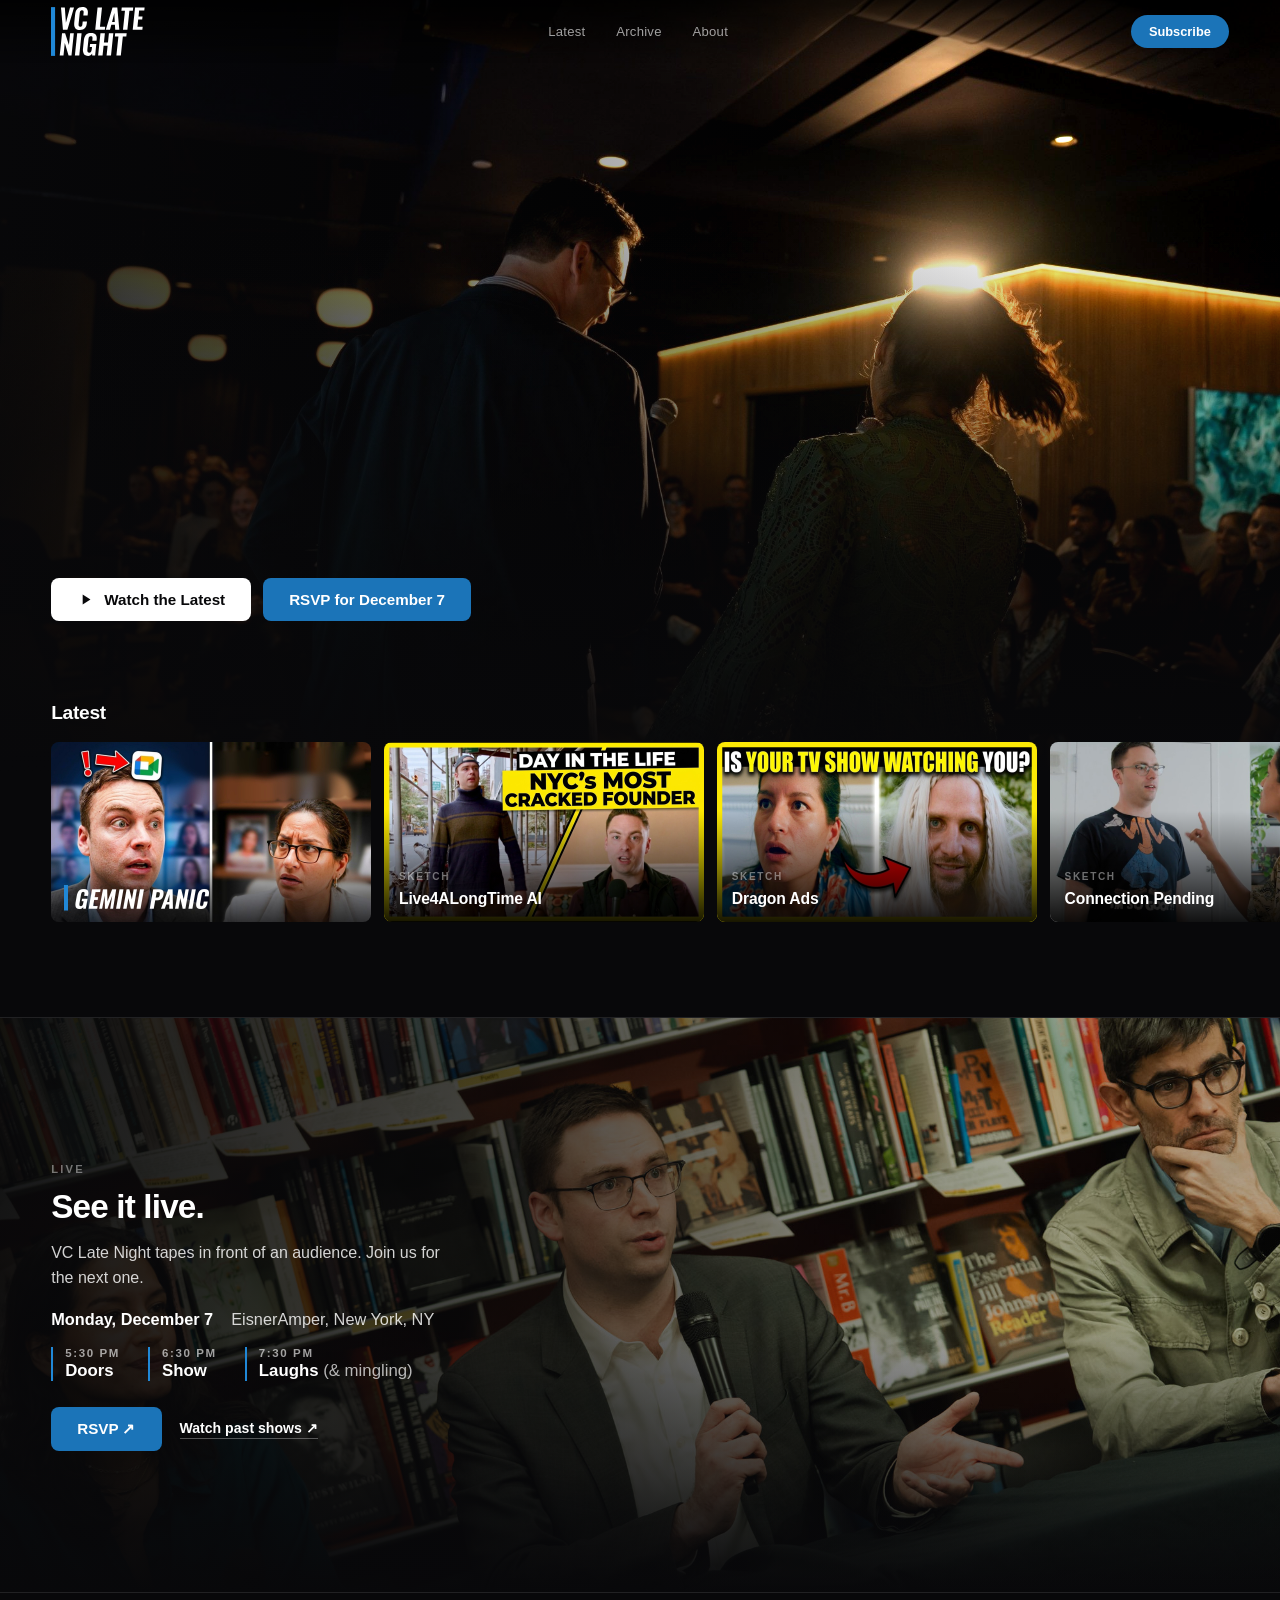
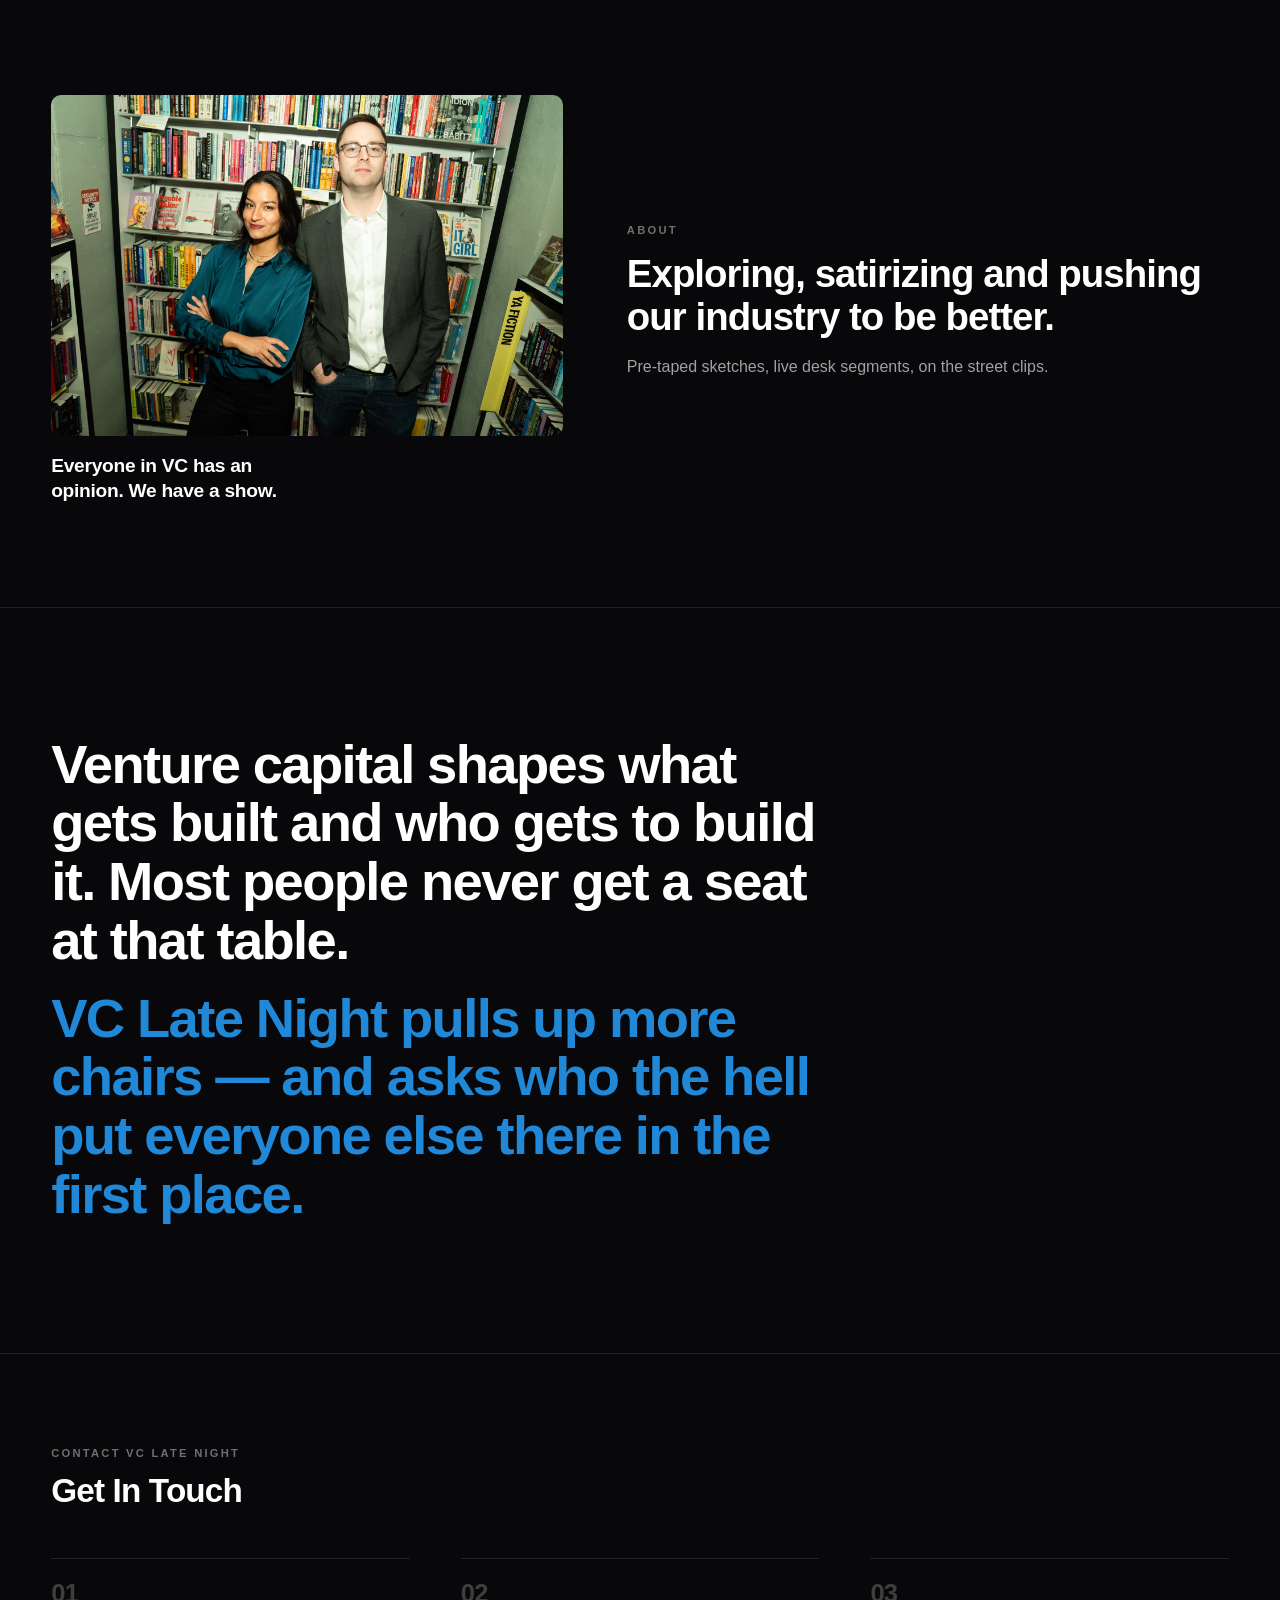
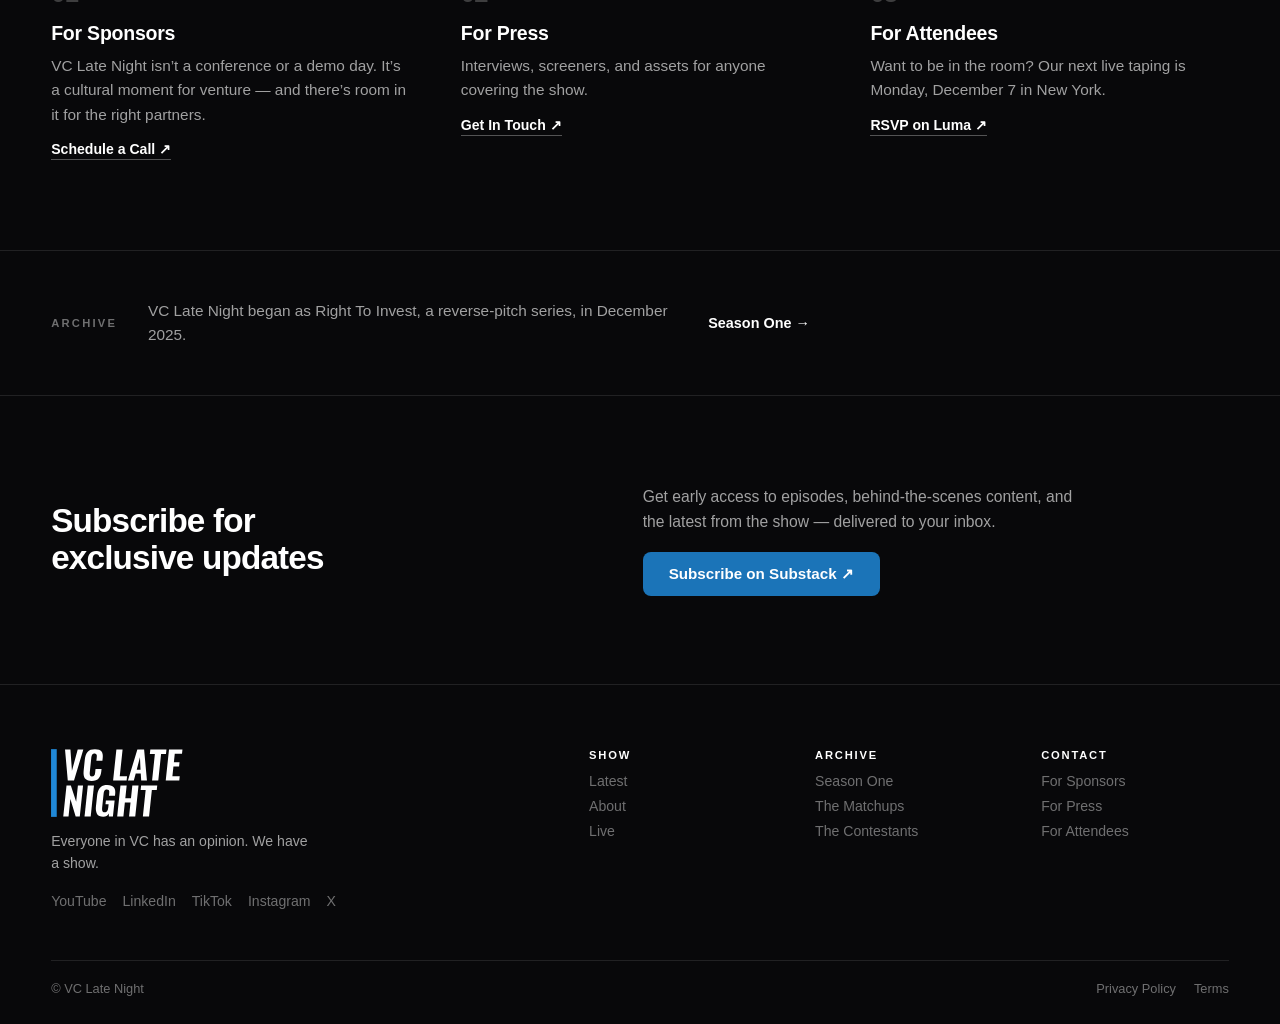
==== index.html @ 940172d8 "New Gemini Panic thumbnail with the logo typeface Replace the baked-in headline with GEMINI PANIC in" ====
<!DOCTYPE html>
<html lang="en">
<head>
  <meta charset="UTF-8">
  <meta name="viewport" content="width=device-width, initial-scale=1.0">
  <title>VC Late Night — Everyone in VC Has an Opinion. We Have a Show.</title>
  <meta name="description" content="A vertical VC variety show. Sketches, street clips, conversations and the reverse-pitch season that started it.">
  <link rel="canonical" href="https://vclatenight.com/">

  <link rel="icon" href="/favicon.ico" sizes="48x48">
  <link rel="icon" href="/favicon.svg" type="image/svg+xml">
  <link rel="apple-touch-icon" href="/apple-touch-icon.png">
  <link rel="manifest" href="/site.webmanifest">
  <meta name="theme-color" content="#08080a">

  <meta property="og:type" content="website">
  <meta property="og:site_name" content="VC Late Night">
  <meta property="og:title" content="VC Late Night">
  <meta property="og:description" content="Everyone in VC has an opinion. We have a show. A comedy show about AI, venture capital, and how the world sees both.">
  <meta property="og:url" content="https://vclatenight.com/">
  <meta property="og:image" content="https://vclatenight.com/assets/images/og-image.jpg">
  <meta property="og:image:width" content="1200">
  <meta property="og:image:height" content="630">
  <meta property="og:image:alt" content="VC Late Night logo over a photo of hosts Cheryl and Matt">
  <meta name="twitter:card" content="summary_large_image">
  <meta name="twitter:site" content="@vclatenight">
  <meta name="twitter:title" content="VC Late Night">
  <meta name="twitter:description" content="Everyone in VC has an opinion. We have a show. A comedy show about AI, venture capital, and how the world sees both.">
  <meta name="twitter:image" content="https://vclatenight.com/assets/images/og-image.jpg">

  <link rel="preload" href="/assets/fonts/oswald-var.woff2" as="font" type="font/woff2" crossorigin>
  <link rel="stylesheet" href="/assets/css/styles.css">
</head>
<body>

  <header class="bar">
    <a class="bar-logo" href="/" aria-label="VC Late Night home">
      <img src="/assets/images/logo.svg" alt="VC Late Night" width="274" height="142">
    </a>
    <nav class="bar-nav" aria-label="Browse">
      <a href="#latest">Latest</a>
      <a href="/archive.html">Archive</a>
      <a href="#about">About</a>
    </nav>
    <a class="bar-cta" href="https://vclatenight.substack.com/subscribe" target="_blank" rel="noopener">Subscribe</a>
  </header>

  <!-- Billboard. One title, play-first. The still is the sketch's own frame,
       so the page opens on the show rather than on a description of it. -->
  <section class="billboard billboard--photo">
    <div class="billboard-art billboard-art--photo">
      <img src="/assets/images/hero-live.jpg" alt="Cheryl and Matt on stage at a VC Late Night taping, facing a laughing audience" fetchpriority="high">
    </div>
    <div class="billboard-inner">
      <h1 class="sr-only">VC Late Night: everyone in VC has an opinion. We have a show.</h1>
      <div class="billboard-actions">
        <a class="btn btn--play" href="#latest">
          <svg viewBox="0 0 24 24" fill="currentColor" aria-hidden="true"><path d="M8 5v14l11-7z"/></svg>
          Watch the Latest
        </a>
        <a class="btn btn--rsvp" href="https://luma.com/dg233i92" target="_blank" rel="noopener">RSVP for December 7</a>
      </div>
    </div>
  </section>

  <main class="rows">
    <section class="row" aria-labelledby="latest">
      <div class="row-head">
        <h2 class="row-title" id="latest">Latest</h2>
      </div>
      <div class="row-track">
        <div class="card card--titled" data-yt="Np8Gt_yeb7c" data-title="Gemini Panic" role="button" tabindex="0" aria-label="Play Gemini Panic">
          <div class="card-art">
            <img src="/assets/images/gemini-panic-thumb.jpg" alt="" loading="lazy">
            <span class="card-play" aria-hidden="true"></span>
          </div>
          <div class="card-body">
            <span class="card-kicker">Sketch</span>
            <h3 class="card-name">Gemini Panic</h3>
          </div>
        </div>
        <div class="card" data-yt="PoY37Xwj0vw" data-title="Live4ALongTime AI" role="button" tabindex="0" aria-label="Play Live4ALongTime AI">
          <div class="card-art">
            <img src="/assets/images/live4alongtime-thumb.jpg" alt="" loading="lazy">
            <span class="card-play" aria-hidden="true"></span>
          </div>
          <div class="card-body">
            <span class="card-kicker">Sketch</span>
            <h3 class="card-name">Live4ALongTime AI</h3>
          </div>
        </div>
        <div class="card" data-yt="CGFQr3smYnY" data-title="Dragon Ads" role="button" tabindex="0" aria-label="Play Dragon Ads">
          <div class="card-art">
            <img src="/assets/images/dragon-ads-thumb.jpg" alt="" loading="lazy">
            <span class="card-play" aria-hidden="true"></span>
          </div>
          <div class="card-body">
            <span class="card-kicker">Sketch</span>
            <h3 class="card-name">Dragon Ads</h3>
          </div>
        </div>
        <div class="card" data-yt="fwvBdCVWhys" data-pillarbox data-title="Connection Pending" role="button" tabindex="0" aria-label="Play Connection Pending">
          <div class="card-art">
            <img src="/assets/images/connection-pending-thumb.jpg" alt="" loading="lazy">
            <span class="card-play" aria-hidden="true"></span>
          </div>
          <div class="card-body">
            <span class="card-kicker">Sketch</span>
            <h3 class="card-name">Connection Pending</h3>
          </div>
        </div>
      </div>
    </section>
  </main>

  <section class="live-band" id="live">
    <div class="live-art">
      <img src="/assets/images/buffalo-poster.jpg" alt="" loading="lazy">
    </div>
    <div class="live-inner">
      <div>
        <span class="info-label">Live</span>
        <h2 class="strip-head">See it live.</h2>
        <p class="live-copy">VC Late Night tapes in front of an audience. Join us for the next one.</p>
        <p class="live-when"><b>Monday, December 7</b><span>EisnerAmper, New York, NY</span></p>
        <ul class="live-sched">
          <li><time>5:30 PM</time><span>Doors</span></li>
          <li><time>6:30 PM</time><span>Show</span></li>
          <li><time>7:30 PM</time><span>Laughs <em>(&amp; mingling)</em></span></li>
        </ul>
        <div class="live-actions">
          <a class="btn btn--rsvp" href="https://luma.com/dg233i92" target="_blank" rel="noopener">RSVP ↗</a>
          <a class="lnk" href="https://www.youtube.com/@vclatenight" target="_blank" rel="noopener">Watch past shows ↗</a>
        </div>
      </div>
    </div>
  </section>

  <!-- Information lives below the content and stays quiet. -->
  <section class="info" id="about">
    <div class="info-grid">
      <figure class="info-shot">
        <img src="/assets/images/cheryl-matt-poster.jpg" alt="Cheryl and Matt, hosts of VC Late Night" loading="lazy">
        <figcaption class="info-cap">Everyone in VC has an opinion. We have a show.</figcaption>
      </figure>
      <div>
        <span class="info-label">About</span>
        <h2 class="info-head">Exploring, satirizing and pushing our industry to be better.</h2>
        <p class="info-body">Pre-taped sketches, live desk segments, on the street clips.</p>
      </div>
    </div>
  </section>

  <section class="manifesto">
    <p class="manifesto-body">
      Venture capital shapes what gets built and who gets to build it.
      Most people never get a seat at that table.
      <span class="manifesto-turn">VC Late Night pulls up more chairs — and asks who the hell put everyone else there in the first place.</span>
    </p>
  </section>

  <section class="strip" id="more">
    <div class="strip-lead">
      <span class="info-label">Contact VC Late Night</span>
      <h2 class="strip-head">Get In Touch</h2>
    </div>
    <div class="strip-grid">
      <div class="strip-item">
        <span class="strip-num">01</span>
        <h3>For Sponsors</h3>
        <p>VC Late Night isn’t a conference or a demo day. It’s a cultural moment for venture — and there’s room in it for the right partners.</p>
        <a class="lnk" href="https://calendar.app.google/CVKBMgzaduiz8Y6X7" target="_blank" rel="noopener">Schedule a Call ↗</a>
      </div>
      <div class="strip-item">
        <span class="strip-num">02</span>
        <h3>For Press</h3>
        <p>Interviews, screeners, and assets for anyone covering the show.</p>
        <a class="lnk" href="https://calendar.app.google/CVKBMgzaduiz8Y6X7" target="_blank" rel="noopener">Get In Touch ↗</a>
      </div>
      <div class="strip-item">
        <span class="strip-num">03</span>
        <h3>For Attendees</h3>
        <p>Want to be in the room? Our next live taping is Monday, December 7 in New York.</p>
        <a class="lnk" href="https://luma.com/dg233i92" target="_blank" rel="noopener">RSVP on Luma ↗</a>
      </div>
    </div>
  </section>

  <!-- The one line of history, leading to the Season One archive. -->
  <a class="archive-band" id="archive" href="/archive.html">
    <span class="info-label">Archive</span>
    <p class="archive-copy">VC Late Night began as Right To Invest, a reverse-pitch series, in December 2025.</p>
    <span class="archive-cta">Season One →</span>
  </a>

  <section class="signup" id="newsletter">
    <div class="signup-grid">
      <div>
        <h2 class="signup-head">Subscribe for<br>exclusive updates</h2>
      </div>
      <div>
        <p class="signup-copy">Get early access to episodes, behind-the-scenes content, and the latest from the show — delivered to your inbox.</p>
        <div class="signup-form">
          <a class="btn btn--play" href="https://vclatenight.substack.com/subscribe" target="_blank" rel="noopener">Subscribe on Substack ↗</a>
        </div>
      </div>
    </div>
  </section>

  <footer class="foot">
    <div class="foot-top">
      <div class="foot-brand">
        <img src="/assets/images/logo.svg" alt="VC Late Night" class="foot-logo" width="274" height="142" loading="lazy">
        <p class="foot-tagline">Everyone in VC has an opinion. We have a show.</p>
        <ul class="foot-social">
          <li><a href="https://www.youtube.com/@vclatenight" target="_blank" rel="noopener">YouTube</a></li>
          <li><a href="https://www.linkedin.com/company/vclatenight" target="_blank" rel="noopener">LinkedIn</a></li>
          <li><a href="https://www.tiktok.com/@vclatenight.show" target="_blank" rel="noopener">TikTok</a></li>
          <li><a href="https://www.instagram.com/vclatenight.show" target="_blank" rel="noopener">Instagram</a></li>
          <li><a href="https://x.com/vclatenight" target="_blank" rel="noopener">X</a></li>
        </ul>
      </div>
      <nav class="foot-cols" aria-label="Footer">
        <div>
          <h4>Show</h4>
          <a href="#latest">Latest</a>
          <a href="#about">About</a>
          <a href="#live">Live</a>
        </div>
        <div>
          <h4>Archive</h4>
          <a href="/archive.html">Season One</a>
          <a href="/archive.html#matchups">The Matchups</a>
          <a href="/archive.html#roster">The Contestants</a>
        </div>
        <div>
          <h4>Contact</h4>
          <a href="https://calendar.app.google/CVKBMgzaduiz8Y6X7" target="_blank" rel="noopener">For Sponsors</a>
          <a href="https://calendar.app.google/CVKBMgzaduiz8Y6X7" target="_blank" rel="noopener">For Press</a>
          <a href="#more">For Attendees</a>
        </div>
      </nav>
    </div>
    <div class="foot-bottom">
      <span>© VC Late Night</span>
      <div class="foot-legal">
        <a href="/privacy.html">Privacy Policy</a>
        <a href="/terms.html">Terms</a>
      </div>
    </div>
  </footer>

  <div class="player" hidden role="dialog" aria-modal="true" aria-label="Video player">
    <button class="player-close" type="button" aria-label="Close player">×</button>
    <div class="player-box">
      <div class="player-stage"></div>
      <p class="player-title"></p>
    </div>
  </div>

  <script src="/assets/js/main.js"></script>
</body>
</html>
---- assets/css/styles.css ----
/* ============================================================
   VC LATE NIGHT
   Palette and display face come from the VC Late Night logo files:
   near-black ink, white type, one blue (#2088D7, the logo's bar).

   Designing against the conventions of a streaming front page rather than a
   marketing site: one title owns the viewport, actions are play-first, content
   is browsed in horizontal rows, chrome disappears until you need it, and type
   labels things instead of explaining them. Company information exists, but it
   lives below the content and speaks quietly.
   ============================================================ */

:root {
  --ink: #08080a;
  --ink-2: #0e0e11;
  --paper: #ffffff;
  --dim: rgba(255, 255, 255, 0.62);
  --dimmer: rgba(255, 255, 255, 0.42);
  --line: rgba(255, 255, 255, 0.1);
  /* Logo blue. Used for rules, marks and large text on ink (5.3:1). Filled
     buttons carrying white text use the deeper shade, which clears 4.5:1. */
  --accent: #2088d7;
  --accent-deep: #1b74b8;
  --shell: clamp(20px, 4vw, 60px);
  /* One content well for the whole page. Everything — bar, billboard, rows,
     and every section below them — uses --gutter for its horizontal padding,
     so every left edge lines up at every viewport. Previously the rows sat on
     a --shell gutter while the lower sections centred a 1240px column inside
     it, which put their left edges ~42px apart at desktop widths. */
  --well: 1560px;
  --gutter: max(var(--shell), calc((100% - var(--well)) / 2));
  --font: -apple-system, BlinkMacSystemFont, "Inter", "Helvetica Neue", Arial, sans-serif;
  /* The logo is set in Oswald, slanted. Used only for the big display titles. */
  --display: "Oswald", "Arial Narrow", Impact, sans-serif;
}

@font-face {
  font-family: "Oswald";
  src: url("../fonts/oswald-var.woff2") format("woff2");
  font-weight: 200 700;
  font-style: normal;
  font-display: swap;
}

::selection { background: var(--accent); color: var(--paper); }

* { margin: 0; padding: 0; box-sizing: border-box; }

html { scroll-behavior: smooth; }

body {
  background: var(--ink);
  color: var(--paper);
  font-family: var(--font);
  -webkit-font-smoothing: antialiased;
  overflow-x: hidden;
}

img { display: block; max-width: 100%; }
a { color: inherit; text-decoration: none; }

/* --- Chrome ------------------------------------------------------------ */
.bar {
  position: fixed;
  inset: 0 0 auto 0;
  z-index: 100;
  display: flex;
  align-items: center;
  justify-content: space-between;
  gap: 24px;
  padding: 7px var(--gutter);
  transition: background 0.35s ease, padding 0.3s ease;
  background: linear-gradient(to bottom, rgba(0,0,0,0.75), transparent);
  transition: background 0.35s ease, backdrop-filter 0.35s ease;
}
.bar--solid {
  padding-block: 7px;
  background: rgba(8, 8, 10, 0.86);
  backdrop-filter: saturate(1.4) blur(14px);
  -webkit-backdrop-filter: saturate(1.4) blur(14px);
  border-bottom: 1px solid var(--line);
}
/* Full size over the billboard, smaller once the bar solidifies. The mark is
   a two-line lockup, so it's sized by height — sizing by width rendered it
   76px tall on a phone and gave the bar a 112px header. */
/* The mark is a stacked two-line lockup (200x180), so its height drives the
   bar height directly — every pixel of logo is a pixel of chrome. Padding is
   pulled right in so the logo can be big without the bar following it, and it
   steps down once the bar solidifies. */
.bar-logo img {
  height: clamp(42px, 3.8vw, 60px);
  width: auto;
  transition: height 0.3s ease;
}
.bar--solid .bar-logo img { height: clamp(32px, 2.5vw, 40px); }
.bar-nav {
  display: flex;
  gap: clamp(18px, 2.4vw, 34px);
  font-size: 0.82rem;
  letter-spacing: 0.02em;
  color: var(--dim);
}
.bar-nav a:hover { color: var(--paper); }
@media (max-width: 720px) { .bar-nav { display: none; } }

.bar-cta {
  display: inline-flex;
  align-items: center;
  gap: 8px;
  padding: 9px 18px;
  border-radius: 999px;
  background: var(--accent-deep);
  color: var(--paper);
  font-size: 0.8rem;
  font-weight: 600;
  white-space: nowrap;
}
.bar-cta:hover { opacity: 0.85; }

/* --- Hero: one title owns the viewport --------------------------------- */
.billboard {
  position: relative;
  min-height: min(88vh, 860px);
  display: flex;
  align-items: flex-end;
  isolation: isolate;
  overflow: hidden;
}
.billboard-art {
  position: absolute;
  inset: 0;
  z-index: -2;
}
.billboard-art img {
  width: 100%;
  height: 100%;
  object-fit: cover;
  object-position: center;
  /* YouTube pads posters to 16:9 and bakes the bars in, so the still is
     scaled past them. Anchored to the top because both faces sit within a few
     percent of the frame's top edge — scaling from the centre took the crop
     off the top and cut heads off. Origin top sends all of it downward. */
  transform: scale(1.12);
  transform-origin: center top;
}
/* Photo heroes (not a YouTube frame) have no baked-in bars to crop away, so
   they skip the zoom. The hosts sit left of centre and the warm stage light
   sits right of it; the copy goes over the dark left side. */
.billboard-art--photo img { transform: none; object-position: 62% 40%; filter: brightness(1.25) contrast(1.05); }
.billboard--photo::before {
  background:
    linear-gradient(to top, var(--ink) 1%, rgba(8,8,10,0.3) 18%, transparent 40%),
    linear-gradient(to bottom, rgba(8,8,10,0.5) 0%, transparent 18%);
}
.billboard--photo .billboard-inner { max-width: 1000px; }
.billboard-title--tag { font-size: clamp(2.3rem, 5vw, 4.4rem); white-space: nowrap; }

/* Two scrims, not one: a vertical lift so the title has ground, and a
   horizontal one so it has ground at wide viewports where the art is mostly
   to the right of the copy. */
.billboard::before {
  content: '';
  position: absolute;
  inset: 0;
  z-index: -1;
  background:
    linear-gradient(to top, var(--ink) 2%, rgba(8,8,10,0.55) 38%, transparent 72%),
    linear-gradient(to right, rgba(8,8,10,0.88) 0%, rgba(8,8,10,0.35) 46%, transparent 78%);
}
@media (max-width: 760px) {
  .billboard-art img { object-position: 32% center; }
  .billboard-art--photo img { object-position: 58% 40%; filter: brightness(1.25) contrast(1.05); }
  /* Taller on phones than on desktop, proportionally. The copy block is a
     fixed height but the viewport isn't, so at 76vh the headline, meta, deck
     and buttons were eating most of the visible frame. The extra height all
     goes above the copy, since the copy is anchored off the bottom. */
  .billboard { min-height: min(92vh, 820px); }
}

.billboard-inner {
  position: relative;
  width: 100%;
  /* Deep bottom padding on purpose. The first row is pulled up into the
     billboard so the page reads as continuous rather than stacked, and
     without this the row lands on top of the Play button. */
  padding: 0 var(--gutter) clamp(132px, 19vh, 210px);
  max-width: 780px;
}
.billboard-eyebrow {
  display: inline-flex;
  align-items: center;
  gap: 9px;
  font-size: 0.72rem;
  font-weight: 700;
  text-transform: uppercase;
  letter-spacing: 0.2em;
  color: var(--dim);
  margin-bottom: 18px;
}
.billboard-eyebrow::before {
  content: '';
  width: 20px;
  height: 2px;
  background: var(--accent);
}
.billboard-title {
  font-family: var(--display);
  font-size: clamp(3rem, 8.4vw, 6.2rem);
  font-weight: 600;
  font-style: italic;
  text-transform: uppercase;
  line-height: 0.95;
  letter-spacing: -0.005em;
}
.billboard-meta {
  display: flex;
  flex-wrap: wrap;
  align-items: center;
  gap: 10px;
  margin-top: 18px;
  font-size: 0.86rem;
  color: var(--dim);
}
.billboard-meta .dot { width: 3px; height: 3px; border-radius: 50%; background: var(--dimmer); }
.billboard-sub {
  margin-top: 14px;
  max-width: 54ch;
  font-size: clamp(0.98rem, 1.15vw, 1.1rem);
  line-height: 1.55;
  color: var(--dim);
}
.billboard-actions { display: flex; flex-wrap: wrap; gap: 12px; margin-top: 28px; }

.btn {
  display: inline-flex;
  align-items: center;
  gap: 10px;
  padding: 13px 26px;
  border-radius: 8px;
  font-size: 0.95rem;
  font-weight: 700;
  cursor: pointer;
  border: 0;
  font-family: inherit;
  transition: opacity 0.25s ease, background 0.25s ease;
}
.btn--play { background: var(--paper); color: var(--ink); }
.btn--play:hover { opacity: 0.82; }
.btn--ghost { background: rgba(255,255,255,0.14); color: var(--paper); backdrop-filter: blur(6px); }
.btn--ghost:hover { background: rgba(255,255,255,0.24); }
.btn svg { width: 17px; height: 17px; }

/* --- Rows -------------------------------------------------------------- */
.rows { position: relative; z-index: 2; margin-top: clamp(-104px, -7vw, -56px); padding-bottom: clamp(16px, 2vw, 30px); }

.row { margin-bottom: clamp(30px, 4vw, 52px); }
.row-head {
  display: flex;
  align-items: baseline;
  justify-content: flex-start;
  gap: 14px;
  padding: 0 var(--gutter);
  margin-bottom: 14px;
}
.row-title { font-size: clamp(1.05rem, 1.5vw, 1.35rem); font-weight: 700; letter-spacing: -0.015em; }
.row-note { font-size: 0.82rem; color: var(--dimmer); }

/* Horizontal scroller with snap — the row is browsed, not paginated. */
.row-track {
  display: flex;
  gap: clamp(10px, 1vw, 16px);
  padding: 4px var(--gutter) 18px;
  overflow-x: auto;
  scroll-snap-type: x proximity;
  /* Without this the first card sits flush against the viewport edge. Snap
     aligns a card's start edge to the scrollport's start, which is inside the
     padding — so the track silently scrolls past its own padding-left on load.
     scroll-padding moves the snap line to where the padding actually is. */
  scroll-padding-inline: var(--gutter);
  scrollbar-width: none;
}
.row-track::-webkit-scrollbar { display: none; }

.card {
  position: relative;
  flex: 0 0 clamp(232px, 25vw, 348px);
  scroll-snap-align: start;
  border-radius: 8px;
  overflow: hidden;
  background: var(--ink-2);
  cursor: pointer;
  transition: transform 0.35s cubic-bezier(0.2, 0.7, 0.3, 1);
}
.card-art { position: relative; aspect-ratio: 16 / 9; overflow: hidden; }
.card-art img { width: 100%; height: 100%; object-fit: cover; }
/* YouTube pads a poster to 16:9 when the source isn't, and bakes the bars into
   the JPEG, where object-fit can't reach them. Only the videos that actually
   have them get scaled — applying it to all of them crops the clean ones. */
.card[data-pillarbox] .card-art img { transform: scale(1.12); }
.card::after {
  content: '';
  position: absolute;
  inset: auto 0 0 0;
  height: 62%;
  background: linear-gradient(to top, rgba(0,0,0,0.9), transparent);
  pointer-events: none;
  transition: opacity 0.3s ease;
}
.card-body { position: absolute; inset: auto 0 0 0; padding: 14px 15px; z-index: 1; }
.card-kicker {
  font-size: 0.63rem;
  font-weight: 700;
  text-transform: uppercase;
  letter-spacing: 0.16em;
  color: var(--dimmer);
}
.card-name { margin-top: 5px; font-size: 0.98rem; font-weight: 700; line-height: 1.25; letter-spacing: -0.01em; }

/* Hover lifts the card and reveals a play badge — the streaming-row idiom. */
.card-play {
  position: absolute;
  top: 50%; left: 50%;
  transform: translate(-50%, -50%) scale(0.85);
  width: 52px; height: 52px;
  border-radius: 50%;
  border: 2px solid rgba(255,255,255,0.9);
  background: rgba(0,0,0,0.35);
  backdrop-filter: blur(3px);
  opacity: 0;
  transition: opacity 0.3s ease, transform 0.3s ease;
  z-index: 2;
}
.card-play::before {
  content: '';
  position: absolute; top: 50%; left: 54%;
  transform: translate(-50%, -50%);
  border: solid transparent;
  border-width: 8px 0 8px 13px;
  border-left-color: var(--paper);
}
@media (hover: hover) {
  .card:hover { transform: translateY(-4px) scale(1.025); z-index: 3; }
  .card:hover .card-play { opacity: 1; transform: translate(-50%, -50%) scale(1); }
}
.card:focus-visible { outline: 2px solid var(--paper); outline-offset: 3px; }

.card--pending { cursor: default; }
.card--pending .card-art {
  background: linear-gradient(150deg, #121214, #111620 60%, #0f1b2a);
  border: 1px solid var(--line);
  border-radius: 8px;
}
.card--pending .card-art::after {
  content: 'Coming soon';
  position: absolute; inset: 0;
  display: flex; align-items: center; justify-content: center;
  font-size: 0.64rem; font-weight: 700;
  text-transform: uppercase; letter-spacing: 0.18em;
  color: rgba(255,255,255,0.24);
}

/* Player replaces the art in place. */
.frame { position: absolute; inset: 0; width: 100%; height: 100%; border: 0; z-index: 4; }

/* --- Information, below the content ------------------------------------ */
.info { border-top: 1px solid var(--line); padding: clamp(56px, 8vw, 104px) var(--gutter); }
.info-grid {
  display: grid;
  grid-template-columns: minmax(0, 0.85fr) minmax(0, 1fr);
  gap: clamp(28px, 5vw, 76px);
  align-items: center;
}
@media (max-width: 820px) { .info-grid { grid-template-columns: 1fr; } }
.info-shot img { width: 100%; border-radius: 10px; }
.info-cap { margin-top: 12px; font-size: 0.82rem; color: var(--dimmer); }
.info-label {
  font-size: 0.7rem; font-weight: 700; text-transform: uppercase;
  letter-spacing: 0.2em; color: var(--dimmer);
}
.info-head {
  margin-top: 14px;
  font-size: clamp(1.5rem, 2.6vw, 2.2rem);
  font-weight: 800; line-height: 1.12; letter-spacing: -0.025em;
}
.info-body { margin-top: 16px; font-size: 1rem; line-height: 1.65; color: var(--dim); max-width: 52ch; }
.info-body + .info-body { margin-top: 12px; }

.foot {
  border-top: 1px solid var(--line);
  padding: clamp(40px, 5vw, 64px) var(--gutter) 28px;
  font-size: 0.88rem;
  color: var(--dim);
}
.foot-top {
  display: grid;
  grid-template-columns: minmax(0, 1fr) minmax(0, 1.35fr);
  gap: clamp(28px, 5vw, 72px);
}
@media (max-width: 820px) { .foot-top { grid-template-columns: 1fr; gap: 34px; } }
.foot-logo { width: 132px; height: auto; }
.foot-tagline { margin-top: 14px; max-width: 34ch; color: var(--dim); line-height: 1.55; }
.foot-social { list-style: none; display: flex; gap: 16px; margin-top: 18px; }
.foot-social a { color: var(--dimmer); }
.foot-social a:hover { color: var(--paper); }

.foot-cols {
  display: grid;
  grid-template-columns: repeat(3, minmax(0, 1fr));
  gap: clamp(20px, 3vw, 44px);
}
@media (max-width: 560px) { .foot-cols { grid-template-columns: 1fr 1fr; } }
.foot-cols h4 {
  font-size: 0.7rem;
  font-weight: 700;
  text-transform: uppercase;
  letter-spacing: 0.16em;
  color: var(--paper);
  margin-bottom: 12px;
}
.foot-cols a { display: block; margin-bottom: 9px; color: var(--dimmer); font-size: 0.88rem; }
.foot-cols a:hover { color: var(--paper); }

.foot-bottom {
  display: flex; flex-wrap: wrap; align-items: center; justify-content: space-between;
  gap: 12px;
  margin-top: clamp(32px, 4vw, 52px);
  padding-top: 20px;
  border-top: 1px solid var(--line);
  font-size: 0.8rem;
  color: var(--dimmer);
}
.foot-legal { display: flex; gap: 18px; }
.foot-legal a:hover { color: var(--paper); }

/* --- Contact: the three doors, numbered as the current site has them ---- */
.strip { border-top: 1px solid var(--line); padding: clamp(52px, 7vw, 92px) var(--gutter); }
.strip-lead { margin-bottom: clamp(28px, 4vw, 48px); }
.strip-head {
  margin-top: 12px;
  font-size: clamp(1.5rem, 2.6vw, 2.2rem);
  font-weight: 800; line-height: 1.1; letter-spacing: -0.025em;
}
.strip-grid {
  display: grid;
  grid-template-columns: repeat(3, minmax(0, 1fr));
  gap: clamp(26px, 4vw, 58px);
}
@media (max-width: 820px) { .strip-grid { grid-template-columns: 1fr; } }
.strip-num {
  display: block;
  font-size: 0.72rem; font-weight: 700;
  letter-spacing: 0.16em; color: var(--accent);
  margin-bottom: 10px;
}
.strip-item h3 { font-size: 1.08rem; font-weight: 700; letter-spacing: -0.012em; }
.strip-item p { margin-top: 9px; font-size: 0.94rem; line-height: 1.6; color: var(--dim); }
.lnk {
  display: inline-block; margin-top: 14px;
  font-size: 0.88rem; font-weight: 600;
  border-bottom: 1px solid rgba(255,255,255,0.3); padding-bottom: 2px;
}
.lnk:hover { border-bottom-color: var(--paper); }
.strip-status { display: block; font-size: 0.82rem; color: var(--dimmer); }

/* --- Live: the one section about a thing you attend, so it gets the
       taping photograph rather than another row of small text. Same
       vocabulary as the billboard — full-bleed image, two-direction scrim,
       type over it — at a smaller scale. ------------------------------- */
.live-band {
  position: relative;
  isolation: isolate;
  overflow: hidden;
  border-top: 1px solid var(--line);
  padding: clamp(74px, 11vw, 148px) var(--gutter);
}
.live-art { position: absolute; inset: 0; z-index: -2; }
.live-art img { width: 100%; height: 100%; object-fit: cover; object-position: center 38%; }
.live-band::before {
  content: '';
  position: absolute; inset: 0; z-index: -1;
  background:
    linear-gradient(to right, rgba(8,8,10,0.94) 0%, rgba(8,8,10,0.72) 42%, rgba(8,8,10,0.32) 78%),
    linear-gradient(to top, var(--ink) 0%, transparent 46%);
}
.live-inner { max-width: 620px; }
.live-copy { margin-top: 14px; max-width: 46ch; font-size: 1rem; line-height: 1.6; color: rgba(255,255,255,0.82); }
.live-actions { display: flex; flex-wrap: wrap; align-items: center; gap: 18px; margin-top: 22px; }
.live-actions .strip-status { display: inline; }
.live-actions .lnk { margin-top: 0; }

/* --- Archive band: one wide target, as the current site has it --------- */
.archive-band {
  display: flex; flex-wrap: wrap; align-items: center; gap: clamp(14px, 2.4vw, 34px);
  border-top: 1px solid var(--line);
  padding: clamp(30px, 4vw, 48px) var(--gutter);
  transition: background 0.3s ease;
}
.archive-band:hover { background: rgba(255,255,255,0.03); }
.archive-copy { flex: 1 1 340px; font-size: 0.96rem; line-height: 1.55; color: var(--dim); max-width: 62ch; }
.archive-cta { font-size: 0.9rem; font-weight: 700; white-space: nowrap; }

/* --- Newsletter -------------------------------------------------------- */
.sr-only {
  position: absolute; width: 1px; height: 1px;
  padding: 0; margin: -1px; overflow: hidden;
  clip: rect(0 0 0 0); white-space: nowrap; border: 0;
}
.signup { border-top: 1px solid var(--line); padding: clamp(48px, 7vw, 88px) var(--gutter); }
.signup-grid {
  display: grid;
  grid-template-columns: minmax(0, 0.9fr) minmax(0, 1fr);
  gap: clamp(24px, 5vw, 72px);
  align-items: center;
}
@media (max-width: 820px) { .signup-grid { grid-template-columns: 1fr; gap: 20px; } }
.signup-head {
  font-size: clamp(1.5rem, 2.6vw, 2.2rem);
  font-weight: 800; line-height: 1.1; letter-spacing: -0.025em;
}
.signup-copy { font-size: 0.98rem; line-height: 1.6; color: var(--dim); max-width: 52ch; }
.signup-form { display: flex; gap: 10px; margin-top: 18px; flex-wrap: wrap; }
.signup-form input {
  flex: 1 1 260px;
  padding: 13px 16px;
  border-radius: 8px;
  border: 1px solid var(--line);
  background: rgba(255, 255, 255, 0.05);
  color: var(--paper);
  font-family: inherit;
  font-size: 0.95rem;
}
.signup-form input::placeholder { color: var(--dimmer); }
.signup-form input:focus {
  outline: none;
  border-color: rgba(255, 255, 255, 0.4);
  background: rgba(255, 255, 255, 0.08);
}

/* --- Manifesto: the thesis, at the scale it carries on the current site.
       It was a paragraph inside About, which is where it lost its weight. --- */
.manifesto {
  border-top: 1px solid var(--line);
  padding: clamp(72px, 10vw, 132px) var(--gutter);
}
.manifesto-body {
  max-width: 20ch;
  font-size: clamp(1.7rem, 4.4vw, 3.4rem);
  font-weight: 800;
  line-height: 1.08;
  letter-spacing: -0.03em;
  max-width: 26ch;
}
.manifesto-turn { color: var(--accent); display: block; margin-top: 0.35em; }

/* Contact doors carry visible numerals and a rule, so the three read as a
   deliberate set rather than three stacked paragraphs. */
.strip-item { border-top: 1px solid var(--line); padding-top: 20px; }
.strip-num {
  font-size: 1.6rem;
  font-weight: 800;
  letter-spacing: -0.03em;
  color: rgba(255, 255, 255, 0.22);
  margin-bottom: 14px;
}
.strip-item h3 { font-size: 1.22rem; }
.strip-item p { font-size: 0.96rem; }

/* The portrait carries the About block, so let it fill its column. */
.info-shot img { width: 100%; }
.info-head { font-size: clamp(1.7rem, 3vw, 2.6rem); }

/* --- Full-screen player ------------------------------------------------ */
.player {
  position: fixed;
  inset: 0;
  z-index: 200;
  display: flex;
  align-items: center;
  justify-content: center;
  padding: clamp(16px, 4vw, 56px);
  background: rgba(3, 3, 4, 0.985);
  backdrop-filter: blur(22px);
  -webkit-backdrop-filter: blur(10px);
}
.player[hidden] { display: none; }
.player-box { width: 100%; max-width: 1180px; }
.player-stage {
  position: relative;
  width: 100%;
  aspect-ratio: 16 / 9;
  background: #000;
  border-radius: 10px;
  overflow: hidden;
}
/* Shorts are 9:16. Letterboxing them into a 16:9 frame wastes most of the
   screen, so they get a portrait stage capped to the viewport height. */
.player-stage--portrait {
  aspect-ratio: 9 / 16;
  max-height: 82vh;
  width: auto;
  margin: 0 auto;
}
.player-stage iframe { position: absolute; inset: 0; width: 100%; height: 100%; border: 0; }
.player-title {
  margin-top: 14px;
  text-align: center;
  font-size: 0.95rem;
  font-weight: 600;
  color: var(--dim);
}
.player-close {
  position: absolute;
  top: clamp(12px, 2vw, 24px);
  right: clamp(12px, 2vw, 24px);
  width: 44px; height: 44px;
  border-radius: 50%;
  border: 1px solid rgba(255,255,255,0.25);
  background: rgba(255,255,255,0.08);
  color: var(--paper);
  font-size: 1.5rem;
  line-height: 1;
  cursor: pointer;
}
.player-close:hover { background: rgba(255,255,255,0.18); }

/* The tile is a control that opens the player, so the badge stays a cue —
   it no longer implies the video runs inside the card. */

/* ============================================================
   INTERIOR PAGES
   Same bar, same gutter, same .row/.card as the homepage. What's added here
   is only what the homepage has no equivalent of — a page head in place of the
   billboard, the matchup panels, and one people grid used by both rosters.
   ============================================================ */

/* Interior pages have no billboard for the bar to float over, so the bar needs
   its solid state from the start and the content needs to clear it. */
.is-interior .bar { background: rgba(8,8,10,0.9); backdrop-filter: saturate(1.4) blur(14px); border-bottom: 1px solid var(--line); }
.pagehead { padding: clamp(104px, 13vw, 168px) var(--gutter) clamp(28px, 4vw, 44px); }
.pagehead-title {
  margin-top: 14px;
  font-family: var(--display);
  font-size: clamp(2.6rem, 7vw, 5rem);
  font-weight: 600; font-style: italic; text-transform: uppercase;
  line-height: 0.96; letter-spacing: -0.005em;
}
.pagehead-deck { margin-top: 16px; max-width: 58ch; font-size: 1rem; line-height: 1.6; color: var(--dim); }

/* --- Matchups ---------------------------------------------------------- */
.mu-section { border-top: 1px solid var(--line); padding: clamp(52px, 7vw, 92px) var(--gutter); }
.mu-lead { margin-bottom: clamp(28px, 4vw, 48px); }
.mu-deck { margin-top: 14px; max-width: 62ch; font-size: 0.98rem; line-height: 1.6; color: var(--dim); }
.mu-grid {
  display: grid;
  grid-template-columns: repeat(auto-fit, minmax(min(100%, 400px), 1fr));
  gap: clamp(16px, 2vw, 26px);
}
.mu {
  border: 1px solid var(--line);
  border-radius: 10px;
  background: var(--ink-2);
  overflow: hidden;
}
.mu-head {
  display: flex; align-items: center; justify-content: space-between; gap: 12px;
  padding: 14px 18px;
  border-bottom: 1px solid var(--line);
}
.mu-ep { font-size: 0.7rem; font-weight: 700; text-transform: uppercase; letter-spacing: 0.14em; color: var(--accent); }
.mu-cat { font-size: 0.68rem; text-transform: uppercase; letter-spacing: 0.14em; color: var(--dimmer); }
.mu-body { display: grid; grid-template-columns: 132px minmax(0, 1fr); gap: 18px; padding: 18px; }
@media (max-width: 520px) { .mu-body { grid-template-columns: 96px minmax(0, 1fr); gap: 14px; } }
.mu-shot {
  aspect-ratio: 1; border-radius: 8px; overflow: hidden;
  display: grid; grid-template-columns: 1fr; background: #0a111b;
}
.mu-shot--duo { grid-template-columns: 1fr 1fr; }
.mu-shot img { width: 100%; height: 100%; object-fit: cover; filter: grayscale(100%) contrast(1.05); }
.mu:hover .mu-shot img { filter: grayscale(0%); }
.mu-shot--ini {
  display: flex; align-items: center; justify-content: center;
  font-size: 1.7rem; font-weight: 800; color: rgba(255,255,255,0.3);
}
.mu-title { font-size: 1.12rem; font-weight: 700; line-height: 1.2; letter-spacing: -0.015em; }
.mu-founder { margin-top: 10px; }
.mu-founder b, .mu-win b, .mu-others b { display: block; font-size: 0.9rem; font-weight: 700; }
.mu-founder i, .mu-win i, .mu-others i { display: block; font-style: normal; font-size: 0.8rem; color: var(--dimmer); margin-top: 2px; }
.mu-quote { margin-top: 10px; font-size: 0.86rem; line-height: 1.5; color: var(--dim); font-style: italic; }
.mu-result { padding: 14px 18px; border-top: 1px solid var(--line); }
.mu-lbl { display: block; font-size: 0.63rem; font-weight: 700; text-transform: uppercase; letter-spacing: 0.16em; color: var(--dimmer); margin-bottom: 10px; }
.mu-win { display: flex; align-items: center; gap: 10px; }
.mu-others { list-style: none; display: flex; flex-wrap: wrap; gap: 14px 22px; }
.mu-others li { display: flex; align-items: center; gap: 9px; }
.mu-face {
  width: 38px; height: 38px; border-radius: 50%; overflow: hidden; flex-shrink: 0;
  background: rgba(255,255,255,0.07);
  display: flex; align-items: center; justify-content: center;
}
.mu-face img { width: 100%; height: 100%; object-fit: cover; }
.mu-face--ini { font-size: 0.7rem; font-weight: 700; color: rgba(255,255,255,0.45); }

/* --- People grid: one component, used by contestants and experts both --- */
.people-section { border-top: 1px solid var(--line); padding: clamp(52px, 7vw, 92px) var(--gutter); }
.people-grid {
  list-style: none;
  display: grid;
  grid-template-columns: repeat(auto-fit, minmax(min(100%, 250px), 1fr));
  gap: clamp(16px, 2vw, 28px);
}
.person { display: flex; align-items: center; gap: 14px; }
.person-face {
  width: 62px; height: 62px; border-radius: 50%; overflow: hidden; flex-shrink: 0;
  background: rgba(255,255,255,0.07);
}
.person-face img { width: 100%; height: 100%; object-fit: cover; filter: grayscale(100%); transition: filter 0.4s ease; }
.person:hover .person-face img { filter: grayscale(0%); }
.person-info b { display: block; font-size: 0.96rem; font-weight: 700; }
.person-info i { display: block; font-style: normal; font-size: 0.82rem; color: var(--dim); margin-top: 3px; }
.person-info em { display: block; font-style: normal; font-size: 0.82rem; color: var(--dimmer); }

/* The line under the hosts' portrait is the show's own tagline, not a photo
   credit — it carries at statement weight rather than caption weight. */
.info-cap {
  margin-top: 18px;
  font-size: clamp(1.05rem, 1.5vw, 1.35rem);
  font-weight: 700;
  line-height: 1.3;
  letter-spacing: -0.015em;
  color: var(--paper);
  max-width: 26ch;
}

/* The newsletter button is the one filled-blue action below the fold. */
.signup-form .btn--play { background: var(--accent-deep); color: var(--paper); }

/* --- Legal pages ------------------------------------------------------- */
.legal { padding: 0 var(--gutter) clamp(56px, 8vw, 104px); }
.legal-body { max-width: 68ch; color: var(--dim); font-size: 0.98rem; line-height: 1.7; }
.legal-body h2 {
  margin: 2.2em 0 0.6em;
  color: var(--paper);
  font-size: 1.15rem; font-weight: 700; letter-spacing: -0.01em;
}
.legal-body p + p, .legal-body ul + p, .legal-body p + ul { margin-top: 0.9em; }
.legal-body ul { padding-left: 1.2em; }
.legal-body li + li { margin-top: 0.4em; }
.legal-body a { color: var(--paper); border-bottom: 1px solid rgba(255,255,255,0.3); }
.legal-body a:hover { border-bottom-color: var(--paper); }

/* --- RSVP: the one blue action button, for the live taping ------------- */
.btn--rsvp { background: var(--accent-deep); color: var(--paper); }
.btn--rsvp:hover { opacity: 0.88; }
.live-when {
  display: flex; flex-wrap: wrap; gap: 4px 18px;
  margin-top: 16px; font-size: 1.02rem; line-height: 1.5; color: rgba(255,255,255,0.82);
}
.live-when b { color: var(--paper); font-weight: 700; }
.live-actions .btn { margin: 0; }
.live-sched {
  list-style: none; display: flex; flex-wrap: wrap; gap: 10px 28px;
  margin-top: 16px;
}
.live-sched li { display: flex; flex-direction: column; gap: 2px; padding-left: 12px; border-left: 2px solid var(--accent); }
.live-sched time { font-size: 0.72rem; font-weight: 700; letter-spacing: 0.14em; text-transform: uppercase; color: var(--dim); }
.live-sched span { font-size: 1.05rem; font-weight: 700; color: var(--paper); }
.live-sched em { font-style: normal; font-weight: 500; color: rgba(255,255,255,0.7); }
.live-actions { margin-top: 26px; }

/* Thumbnails that already carry the show title in the picture: keep the
   caption for screen readers but don't draw it on top of the artwork. */
.card--titled::after { display: none; }
.card--titled .card-body {
  position: absolute; width: 1px; height: 1px; padding: 0; margin: -1px;
  overflow: hidden; clip: rect(0 0 0 0); white-space: nowrap; border: 0;
}
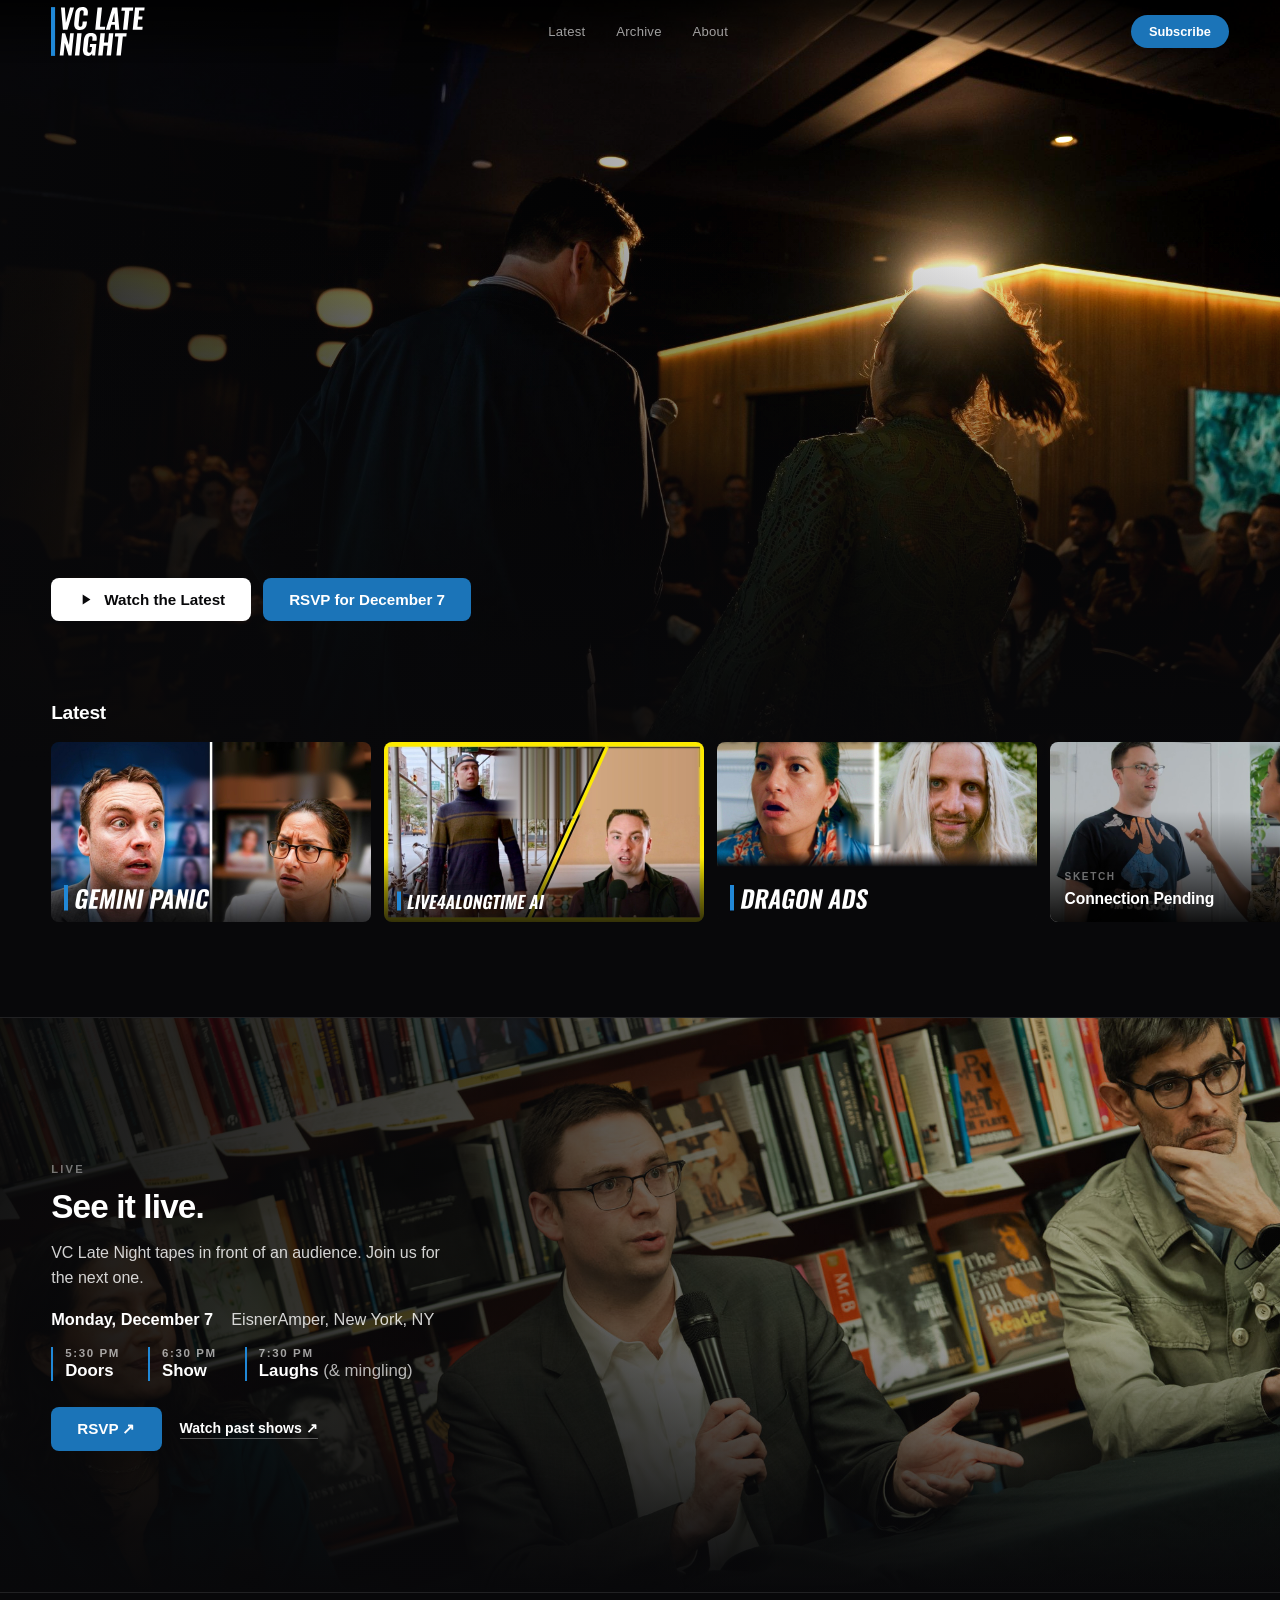
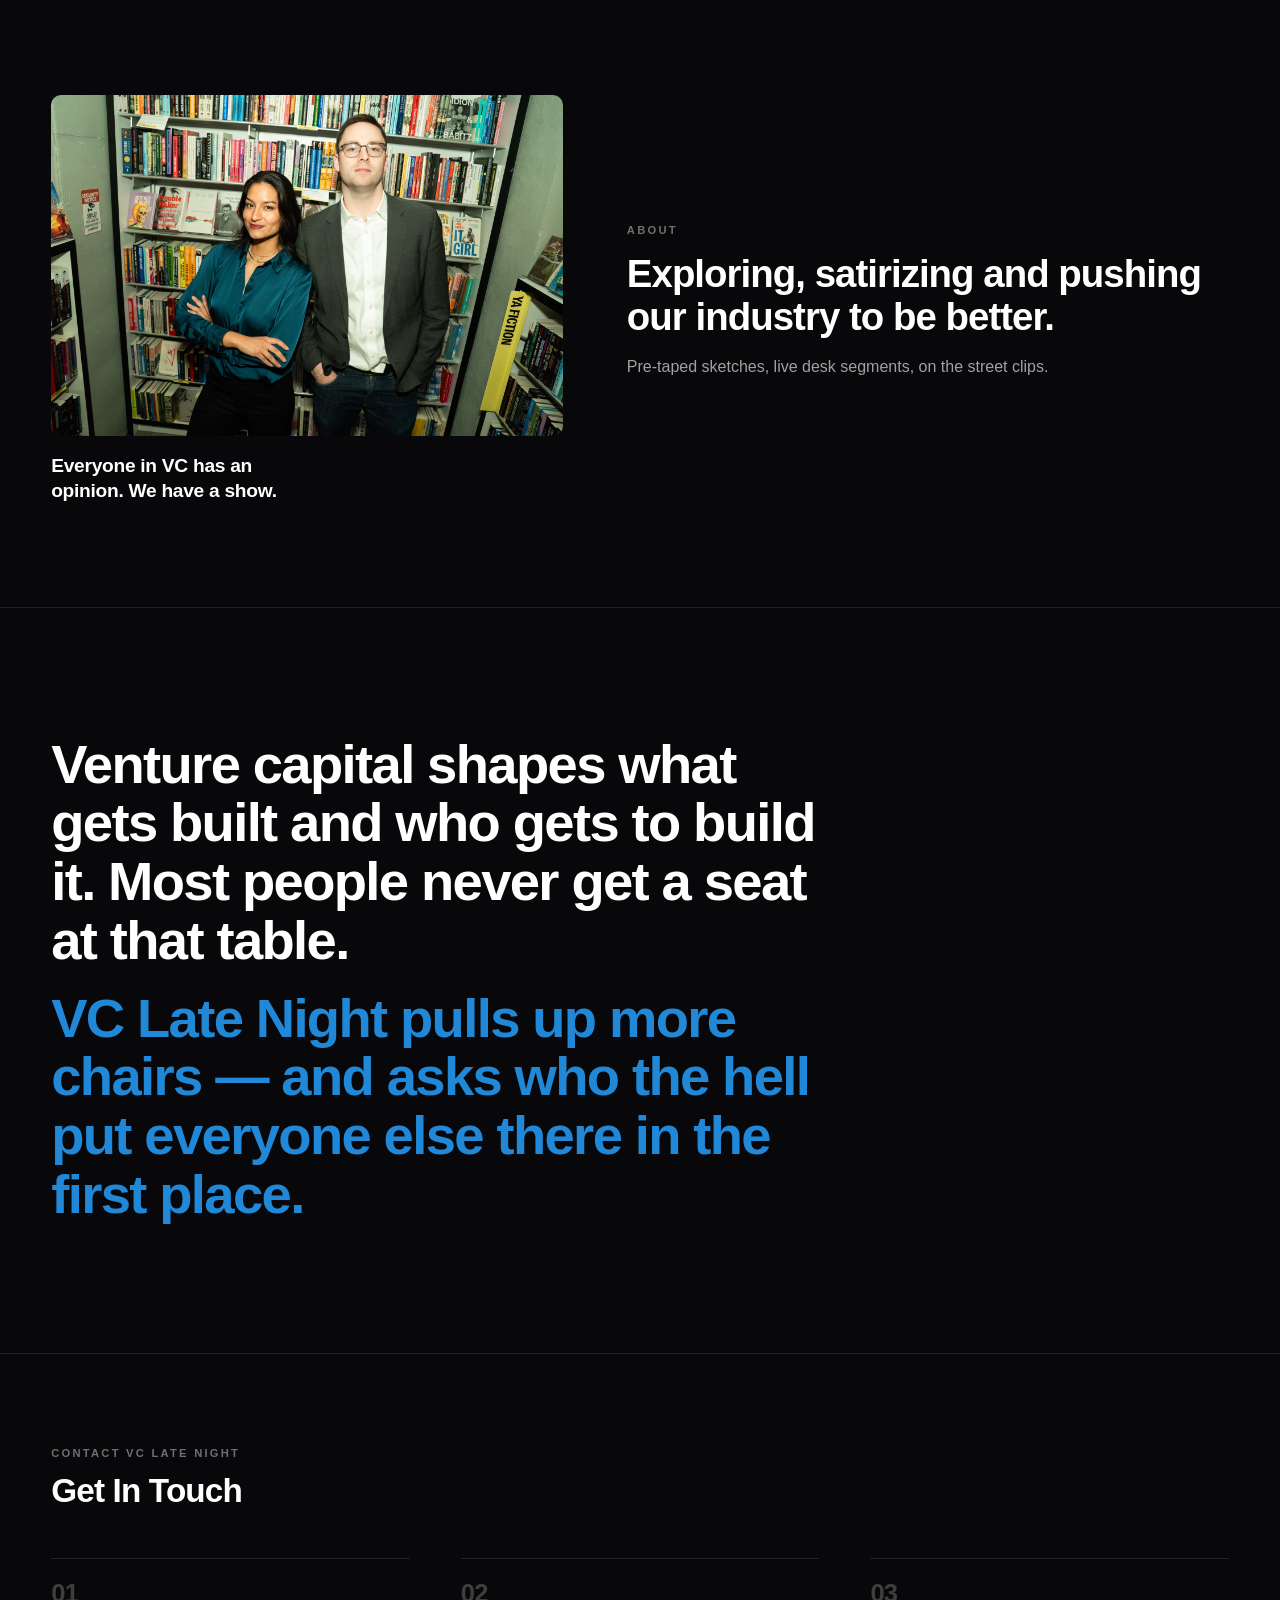
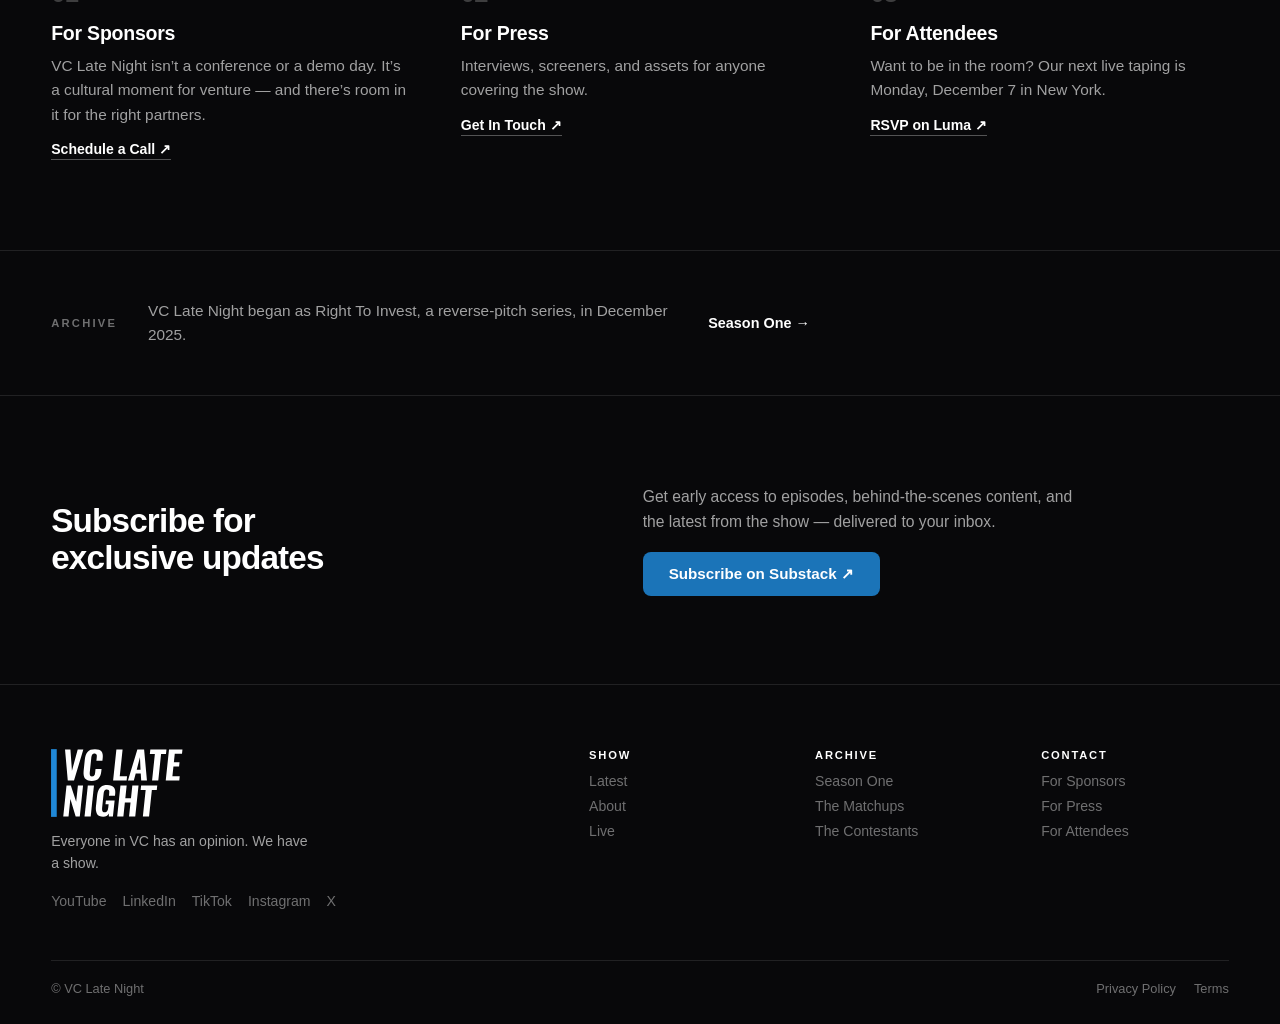
==== commit 5fc2aadc: "Branded thumbnails for Gemini Panic, Live4ALongTime AI and Dragon Ads Remove the old headline text, " ====
--- a/index.html
+++ b/index.html
@@ -79,7 +79,7 @@
             <h3 class="card-name">Gemini Panic</h3>
           </div>
         </div>
-        <div class="card" data-yt="PoY37Xwj0vw" data-title="Live4ALongTime AI" role="button" tabindex="0" aria-label="Play Live4ALongTime AI">
+        <div class="card card--titled" data-yt="PoY37Xwj0vw" data-title="Live4ALongTime AI" role="button" tabindex="0" aria-label="Play Live4ALongTime AI">
           <div class="card-art">
             <img src="/assets/images/live4alongtime-thumb.jpg" alt="" loading="lazy">
             <span class="card-play" aria-hidden="true"></span>
@@ -89,7 +89,7 @@
             <h3 class="card-name">Live4ALongTime AI</h3>
           </div>
         </div>
-        <div class="card" data-yt="CGFQr3smYnY" data-title="Dragon Ads" role="button" tabindex="0" aria-label="Play Dragon Ads">
+        <div class="card card--titled" data-yt="CGFQr3smYnY" data-title="Dragon Ads" role="button" tabindex="0" aria-label="Play Dragon Ads">
           <div class="card-art">
             <img src="/assets/images/dragon-ads-thumb.jpg" alt="" loading="lazy">
             <span class="card-play" aria-hidden="true"></span>
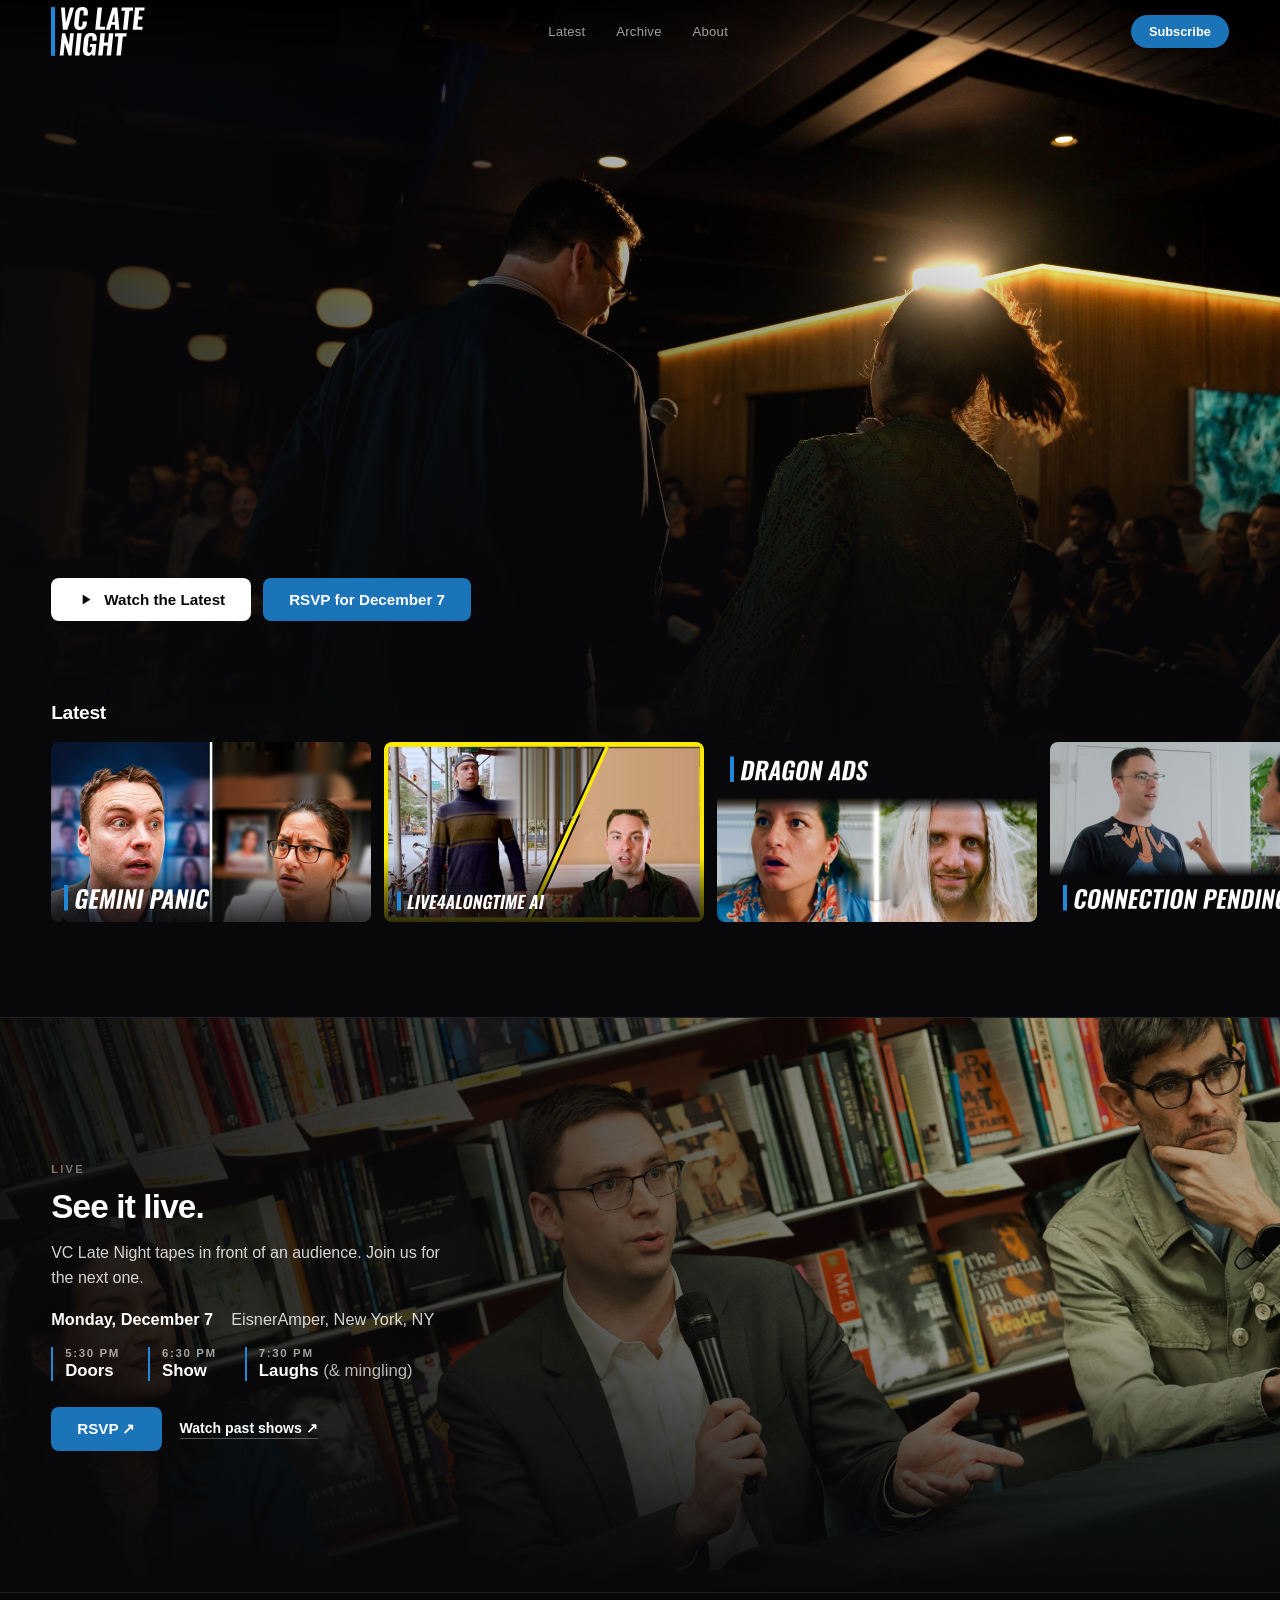
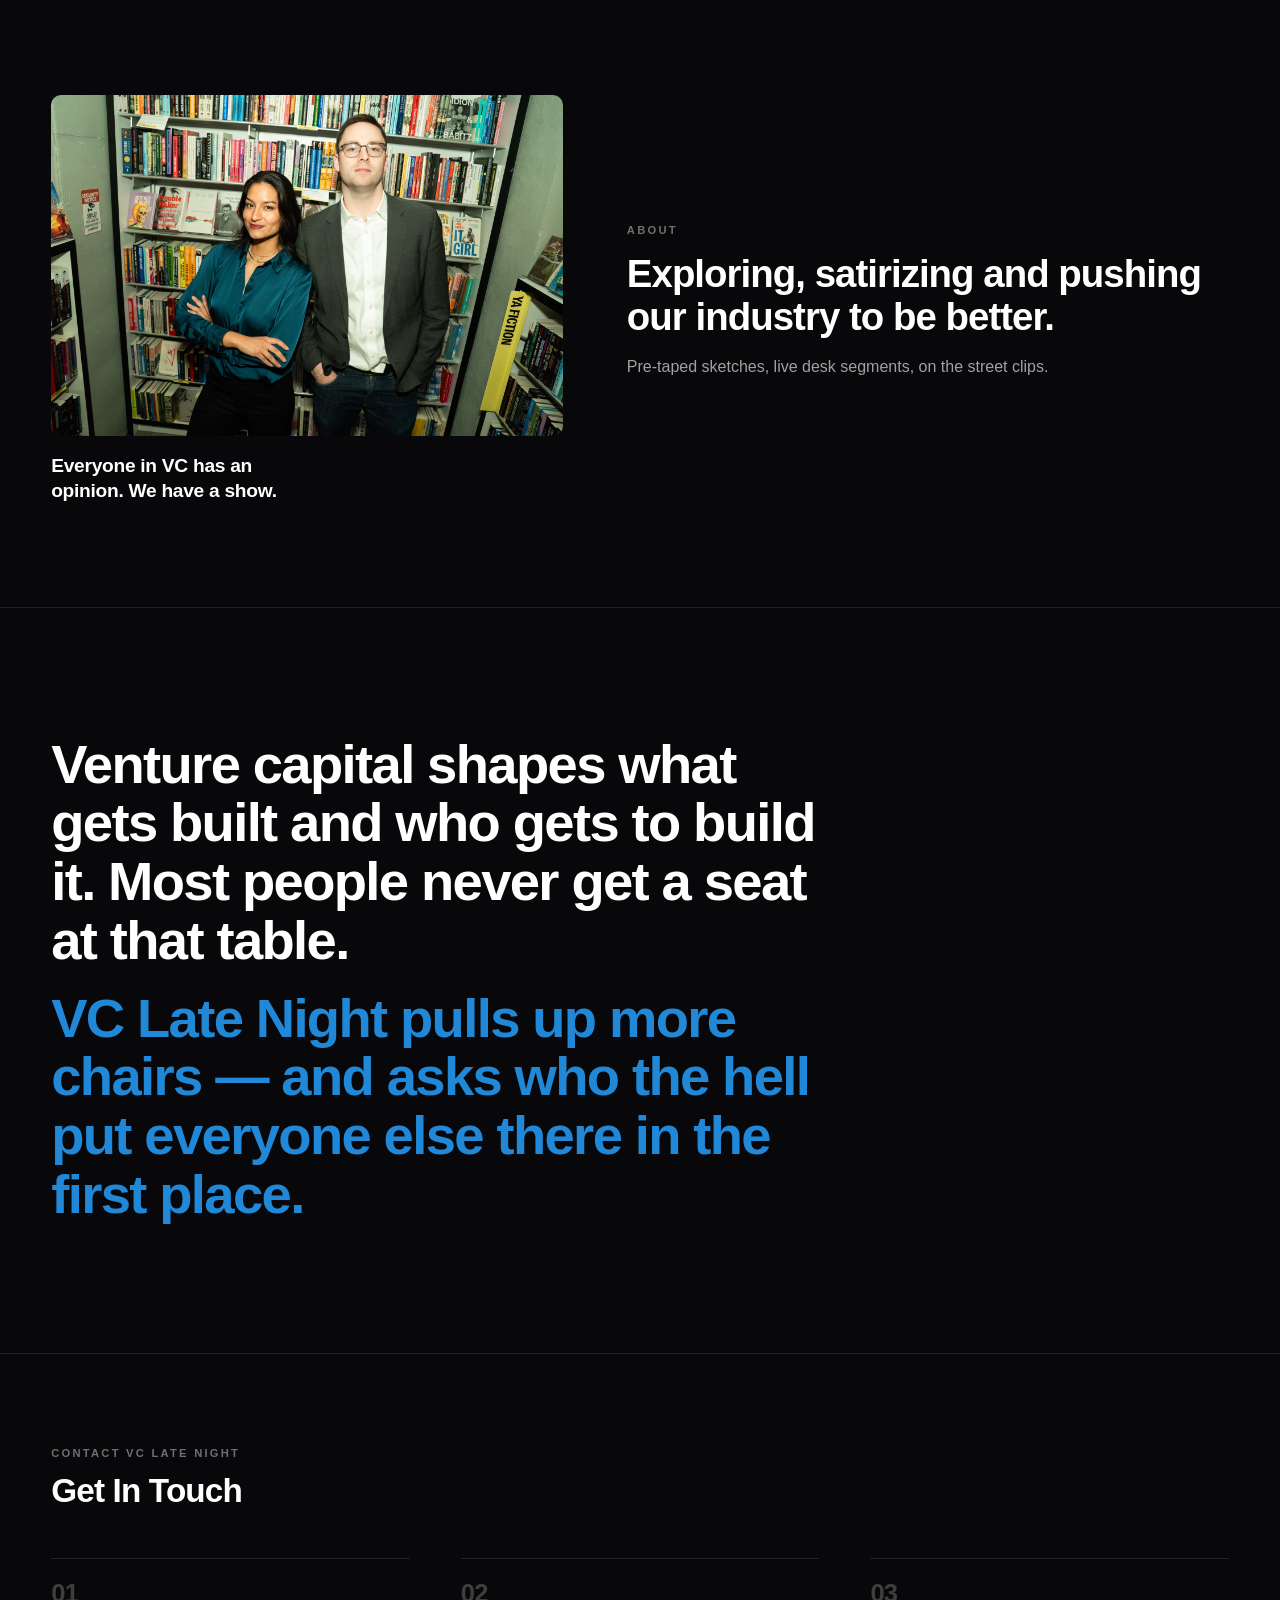
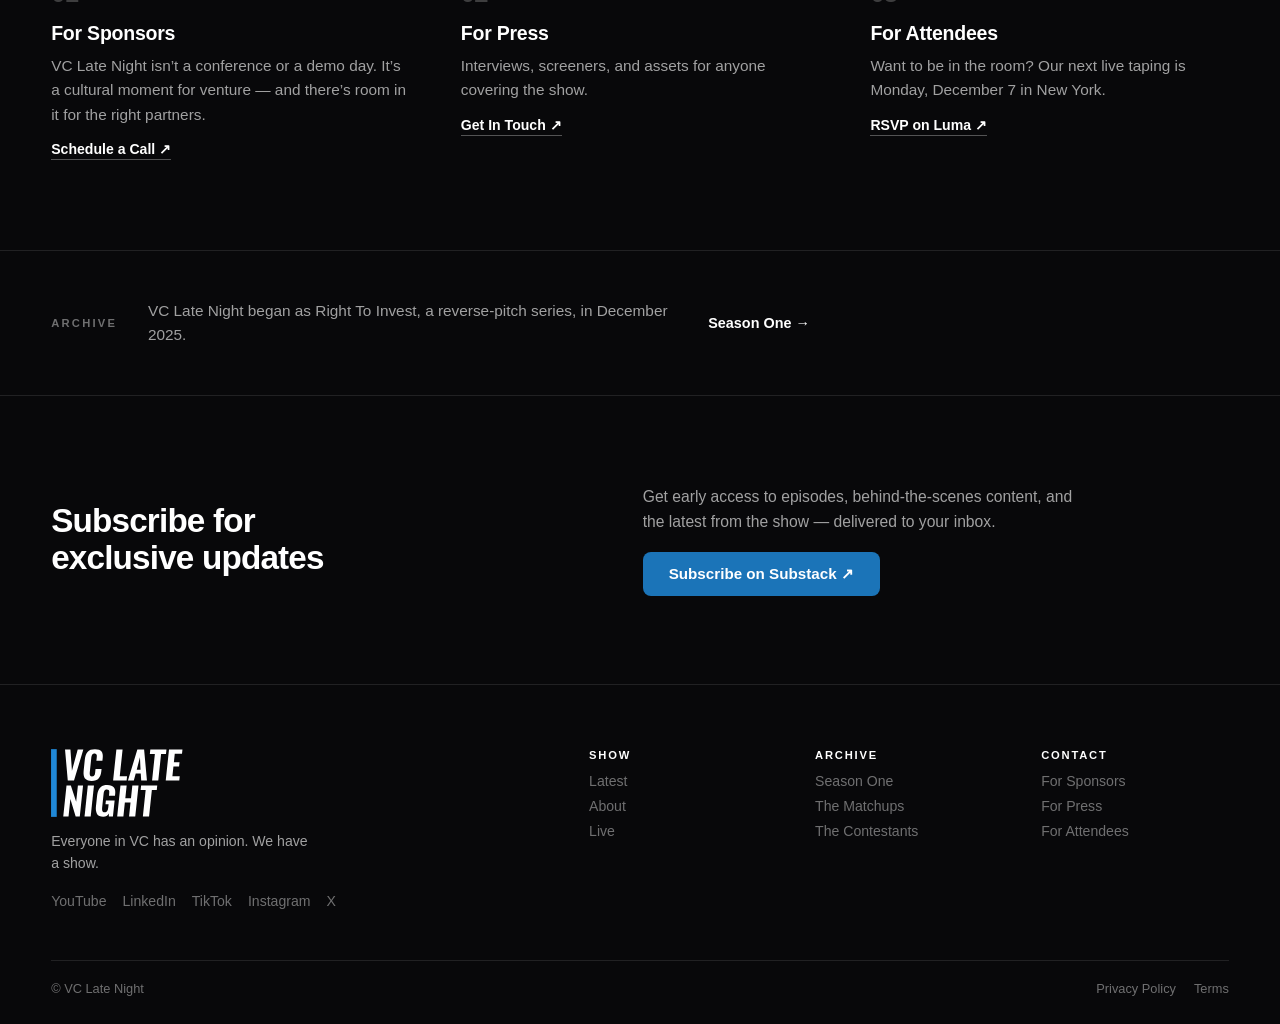
==== commit 26e71b2e: "Connection Pending thumbnail; Dragon Ads title band moved to the top Crop the pillarbox bars off the" ====
--- a/index.html
+++ b/index.html
@@ -99,7 +99,7 @@
             <h3 class="card-name">Dragon Ads</h3>
           </div>
         </div>
-        <div class="card" data-yt="fwvBdCVWhys" data-pillarbox data-title="Connection Pending" role="button" tabindex="0" aria-label="Play Connection Pending">
+        <div class="card card--titled" data-yt="fwvBdCVWhys" data-title="Connection Pending" role="button" tabindex="0" aria-label="Play Connection Pending">
           <div class="card-art">
             <img src="/assets/images/connection-pending-thumb.jpg" alt="" loading="lazy">
             <span class="card-play" aria-hidden="true"></span>
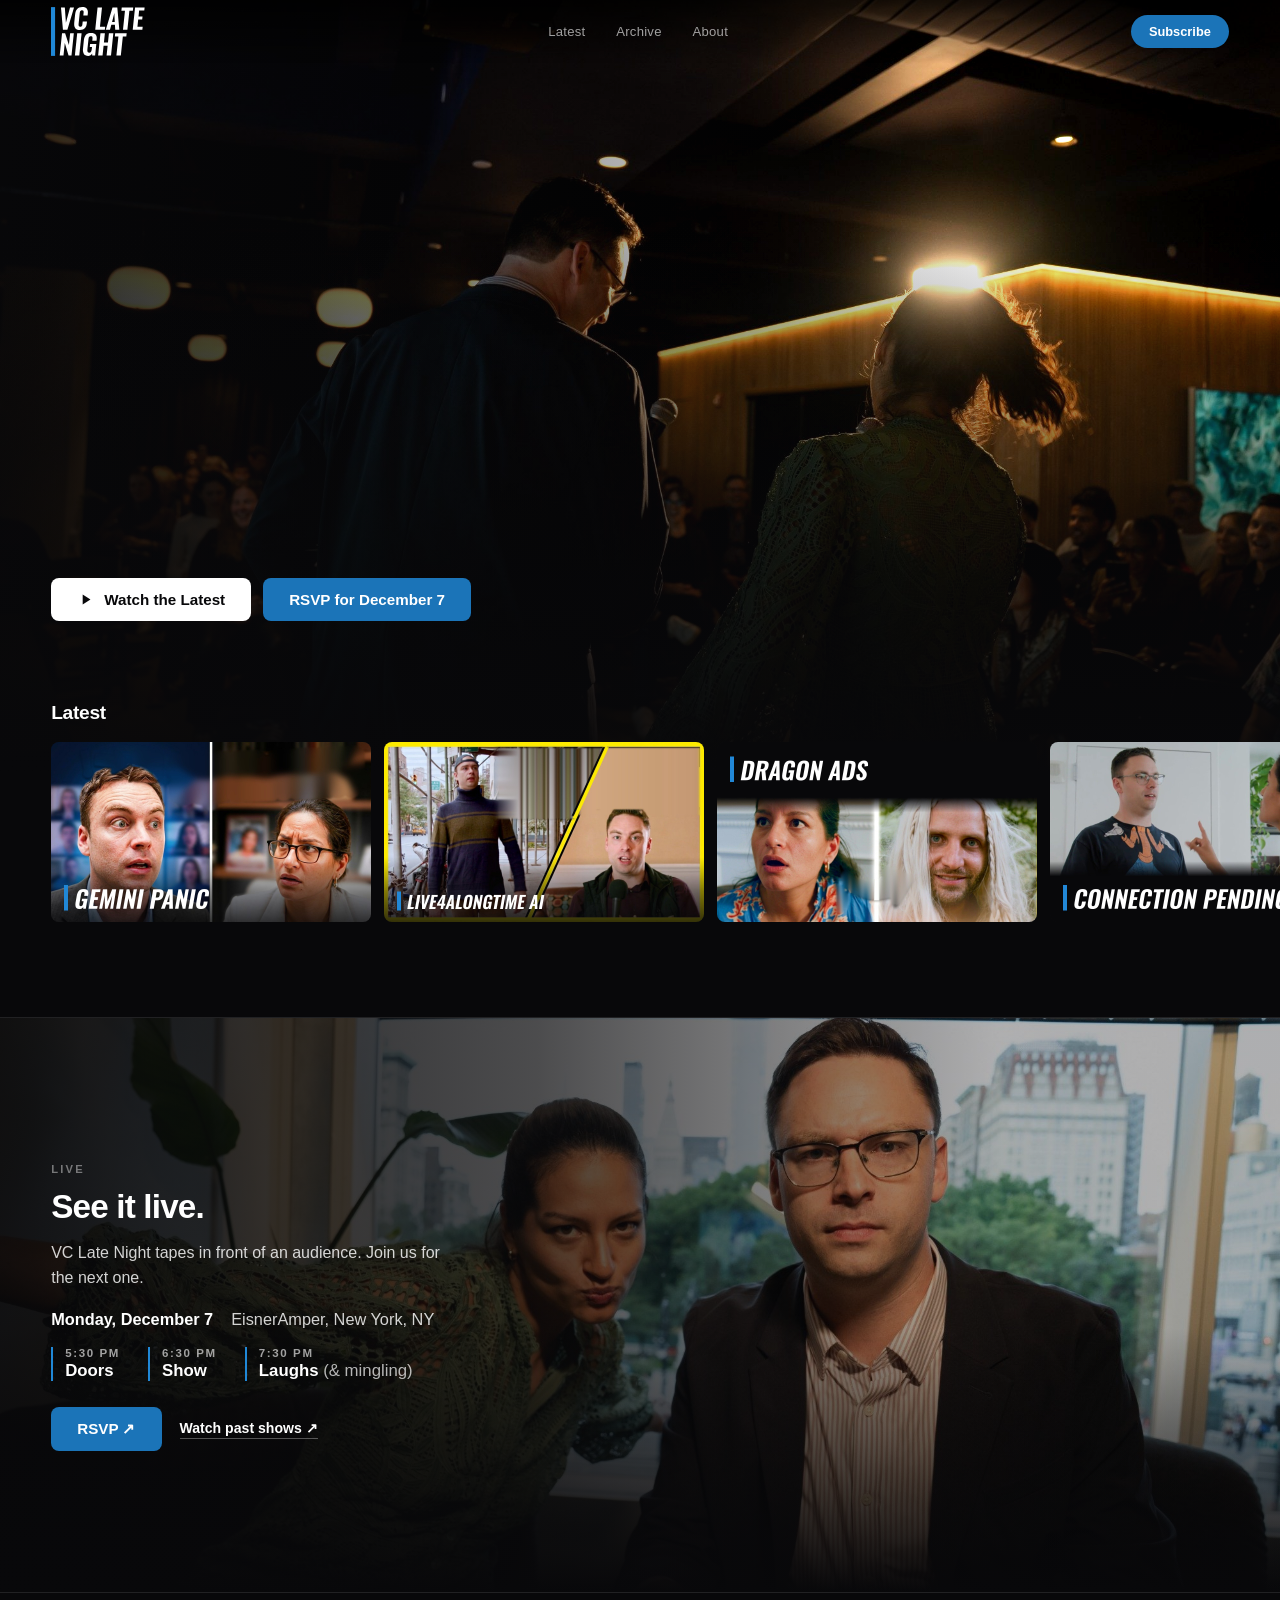
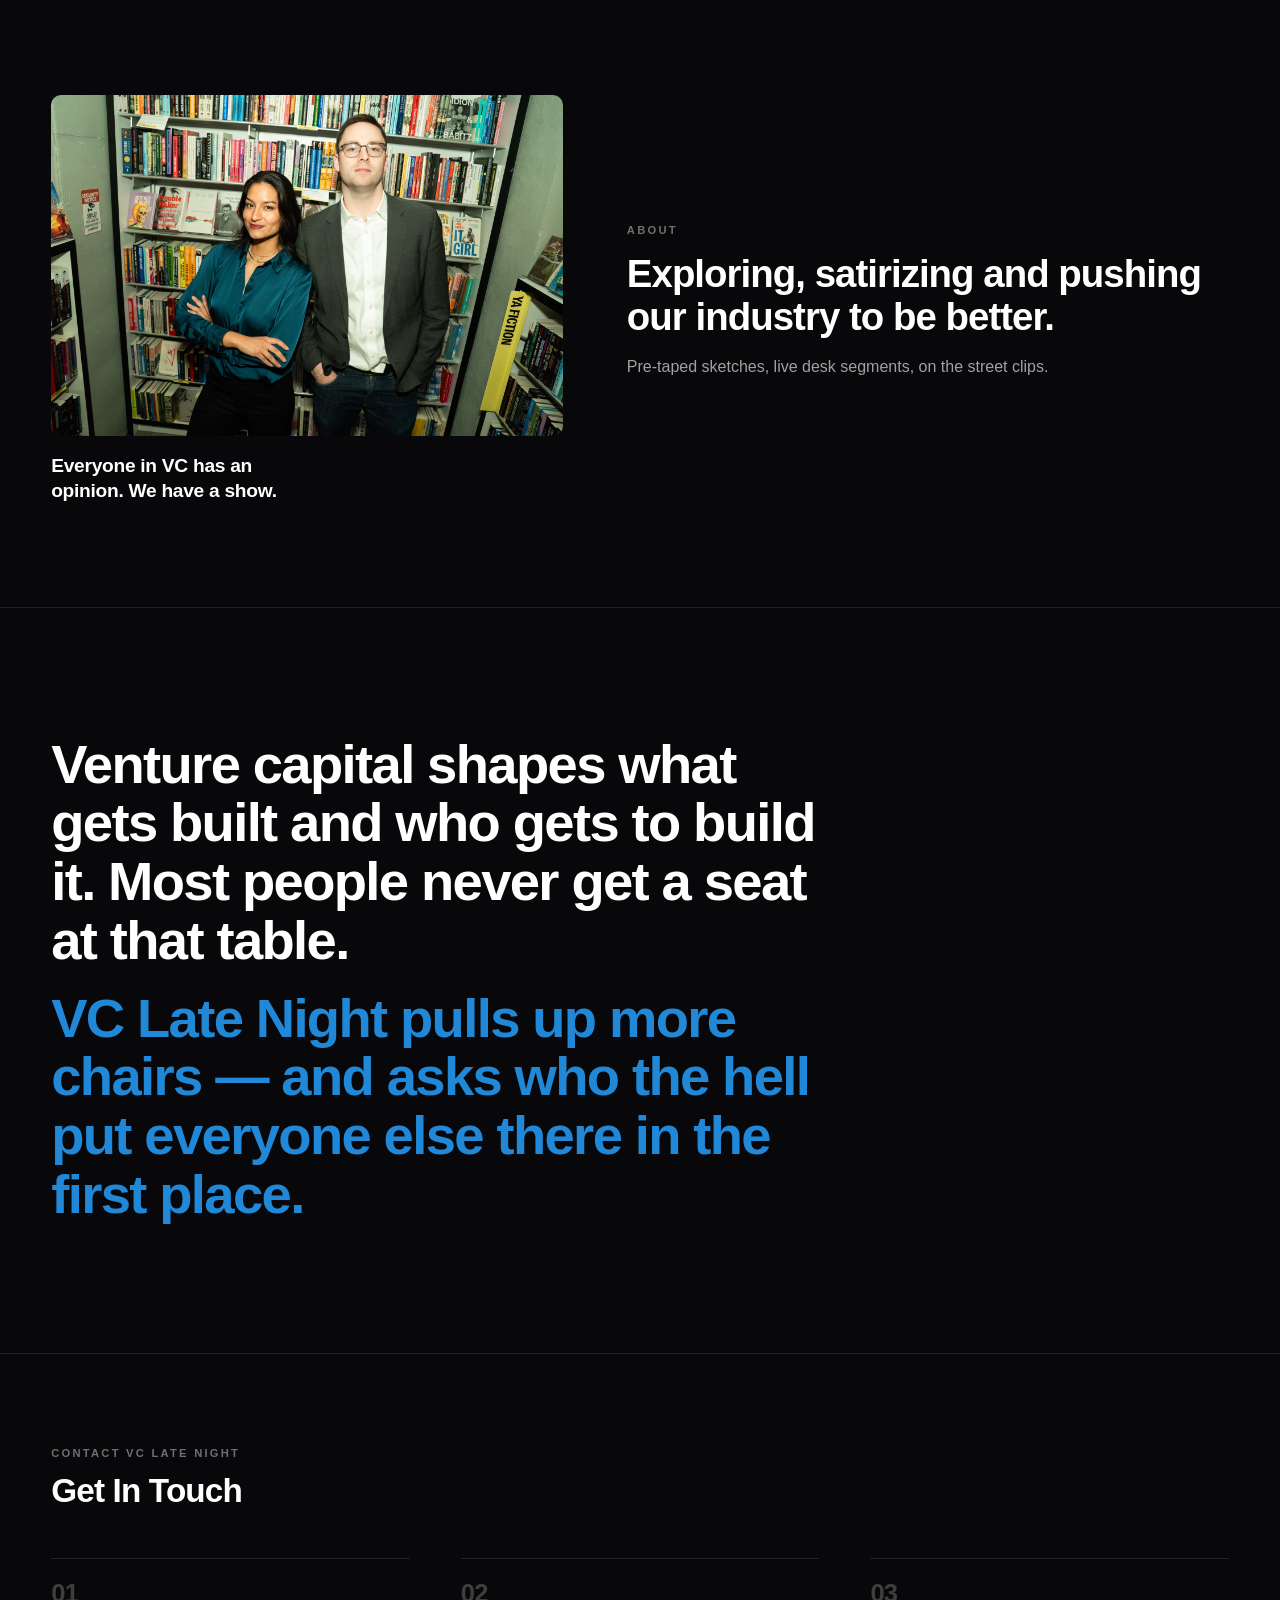
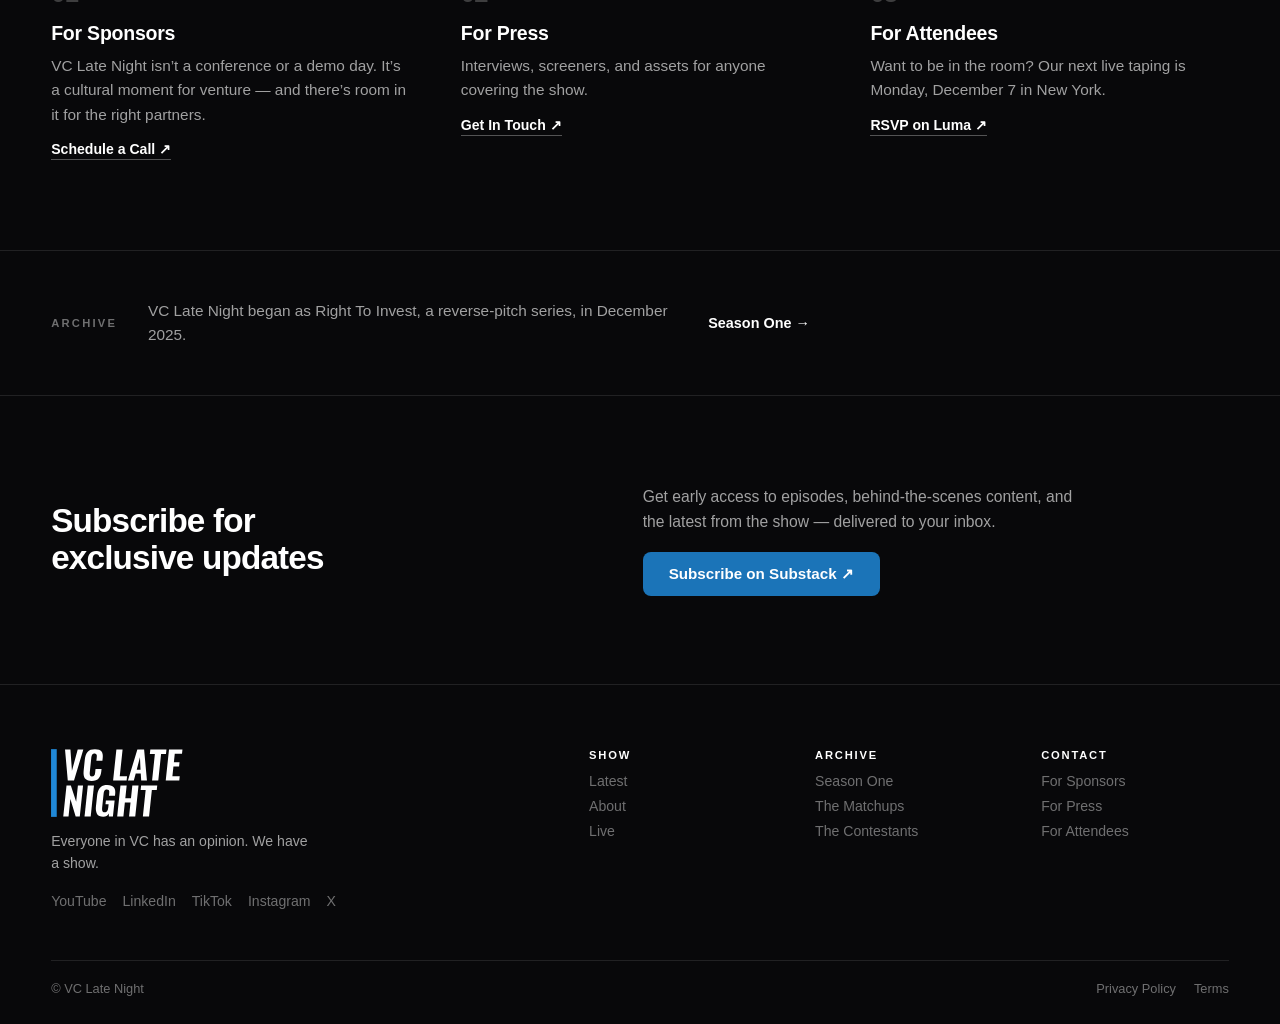
==== commit 26b16439: "Use the hosts-at-the-window photo for the See it live section Optimize the photo, keep both hosts in" ====
--- a/index.html
+++ b/index.html
@@ -115,7 +115,7 @@
 
   <section class="live-band" id="live">
     <div class="live-art">
-      <img src="/assets/images/buffalo-poster.jpg" alt="" loading="lazy">
+      <img src="/assets/images/live-hosts.jpg" alt="" loading="lazy">
     </div>
     <div class="live-inner">
       <div>
--- a/assets/css/styles.css
+++ b/assets/css/styles.css
@@ -474,7 +474,8 @@
   padding: clamp(74px, 11vw, 148px) var(--gutter);
 }
 .live-art { position: absolute; inset: 0; z-index: -2; }
-.live-art img { width: 100%; height: 100%; object-fit: cover; object-position: center 38%; }
+/* Bright daylight photo: keep both hosts in frame, with the copy on the left. */
+.live-art img { width: 100%; height: 100%; object-fit: cover; object-position: 50% 28%; }
 .live-band::before {
   content: '';
   position: absolute; inset: 0; z-index: -1;
@@ -773,3 +774,9 @@
   position: absolute; width: 1px; height: 1px; padding: 0; margin: -1px;
   overflow: hidden; clip: rect(0 0 0 0); white-space: nowrap; border: 0;
 }
+
+/* On phones the copy spans the whole photo, so darken it evenly for legibility. */
+@media (max-width: 760px) {
+  .live-band::after { content: ''; position: absolute; inset: 0; z-index: -1; background: rgba(8, 8, 10, 0.5); }
+  .live-art img { object-position: 42% 30%; }
+}
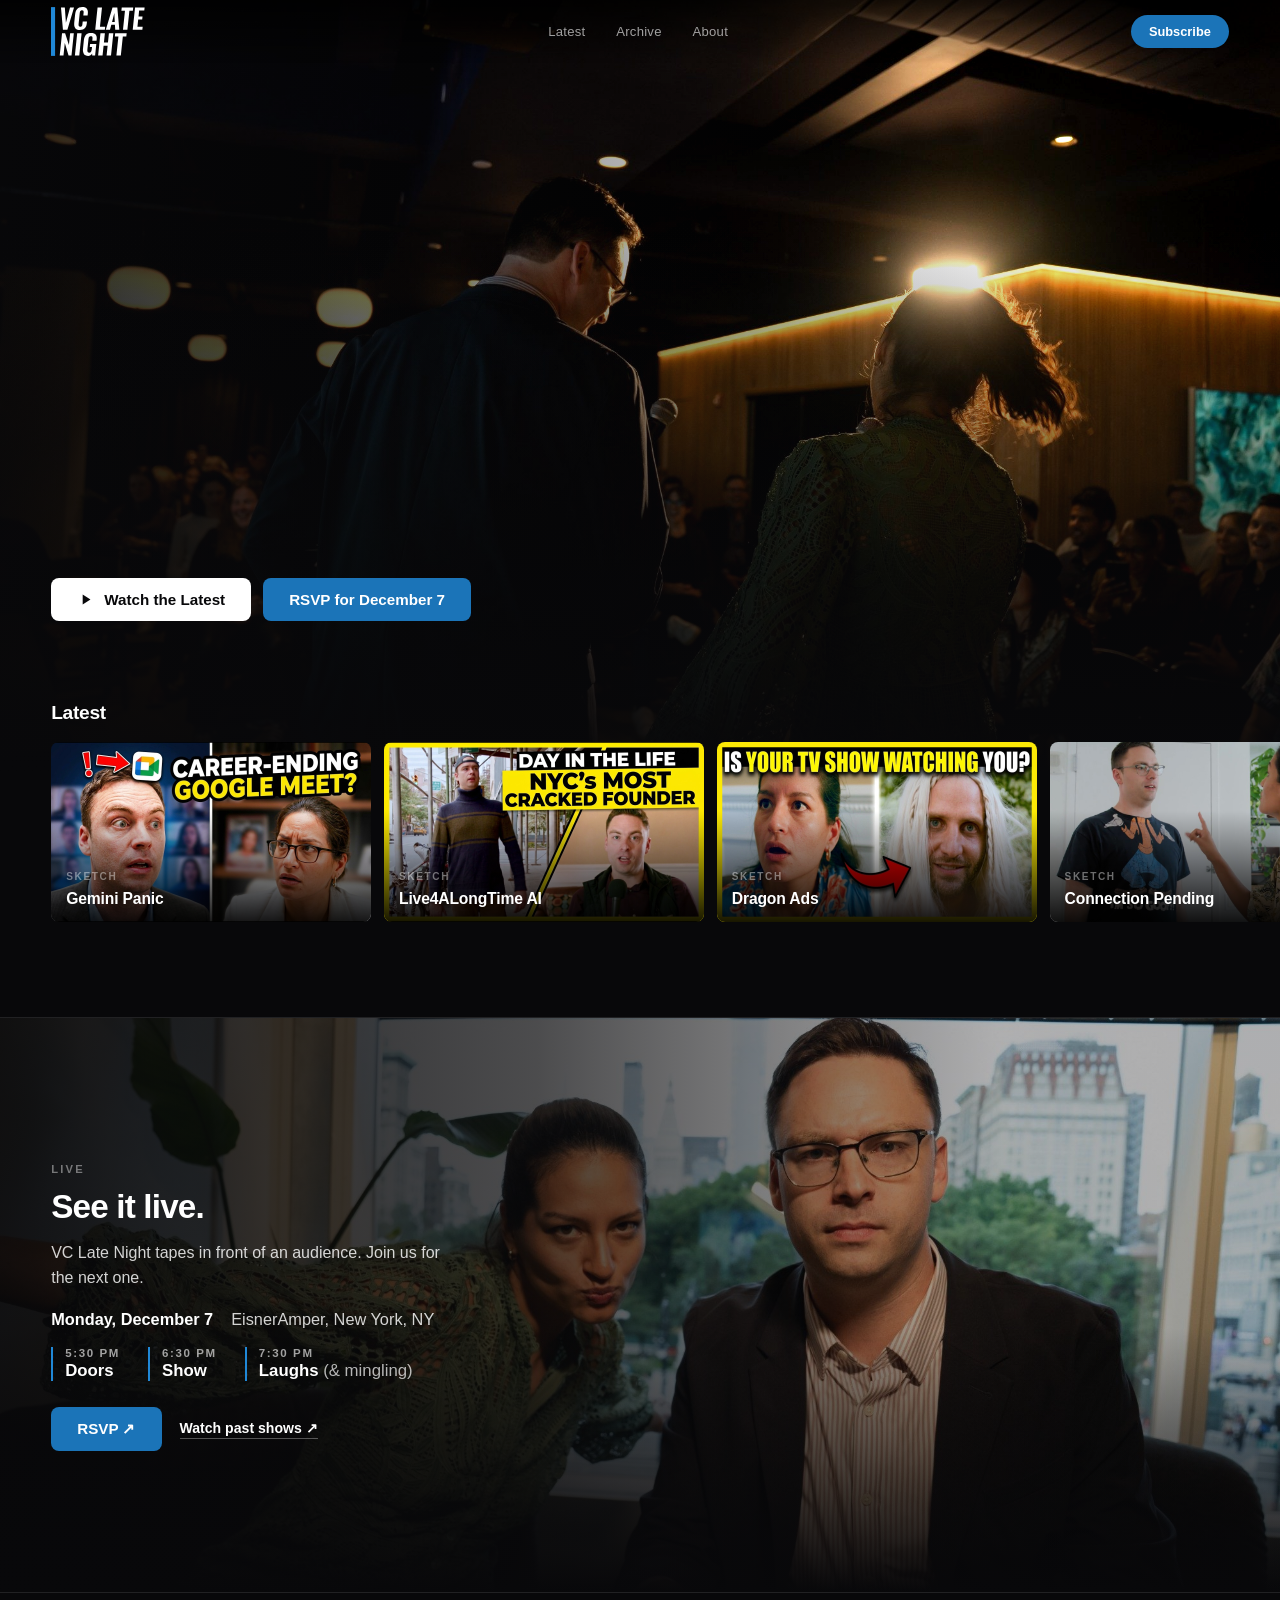
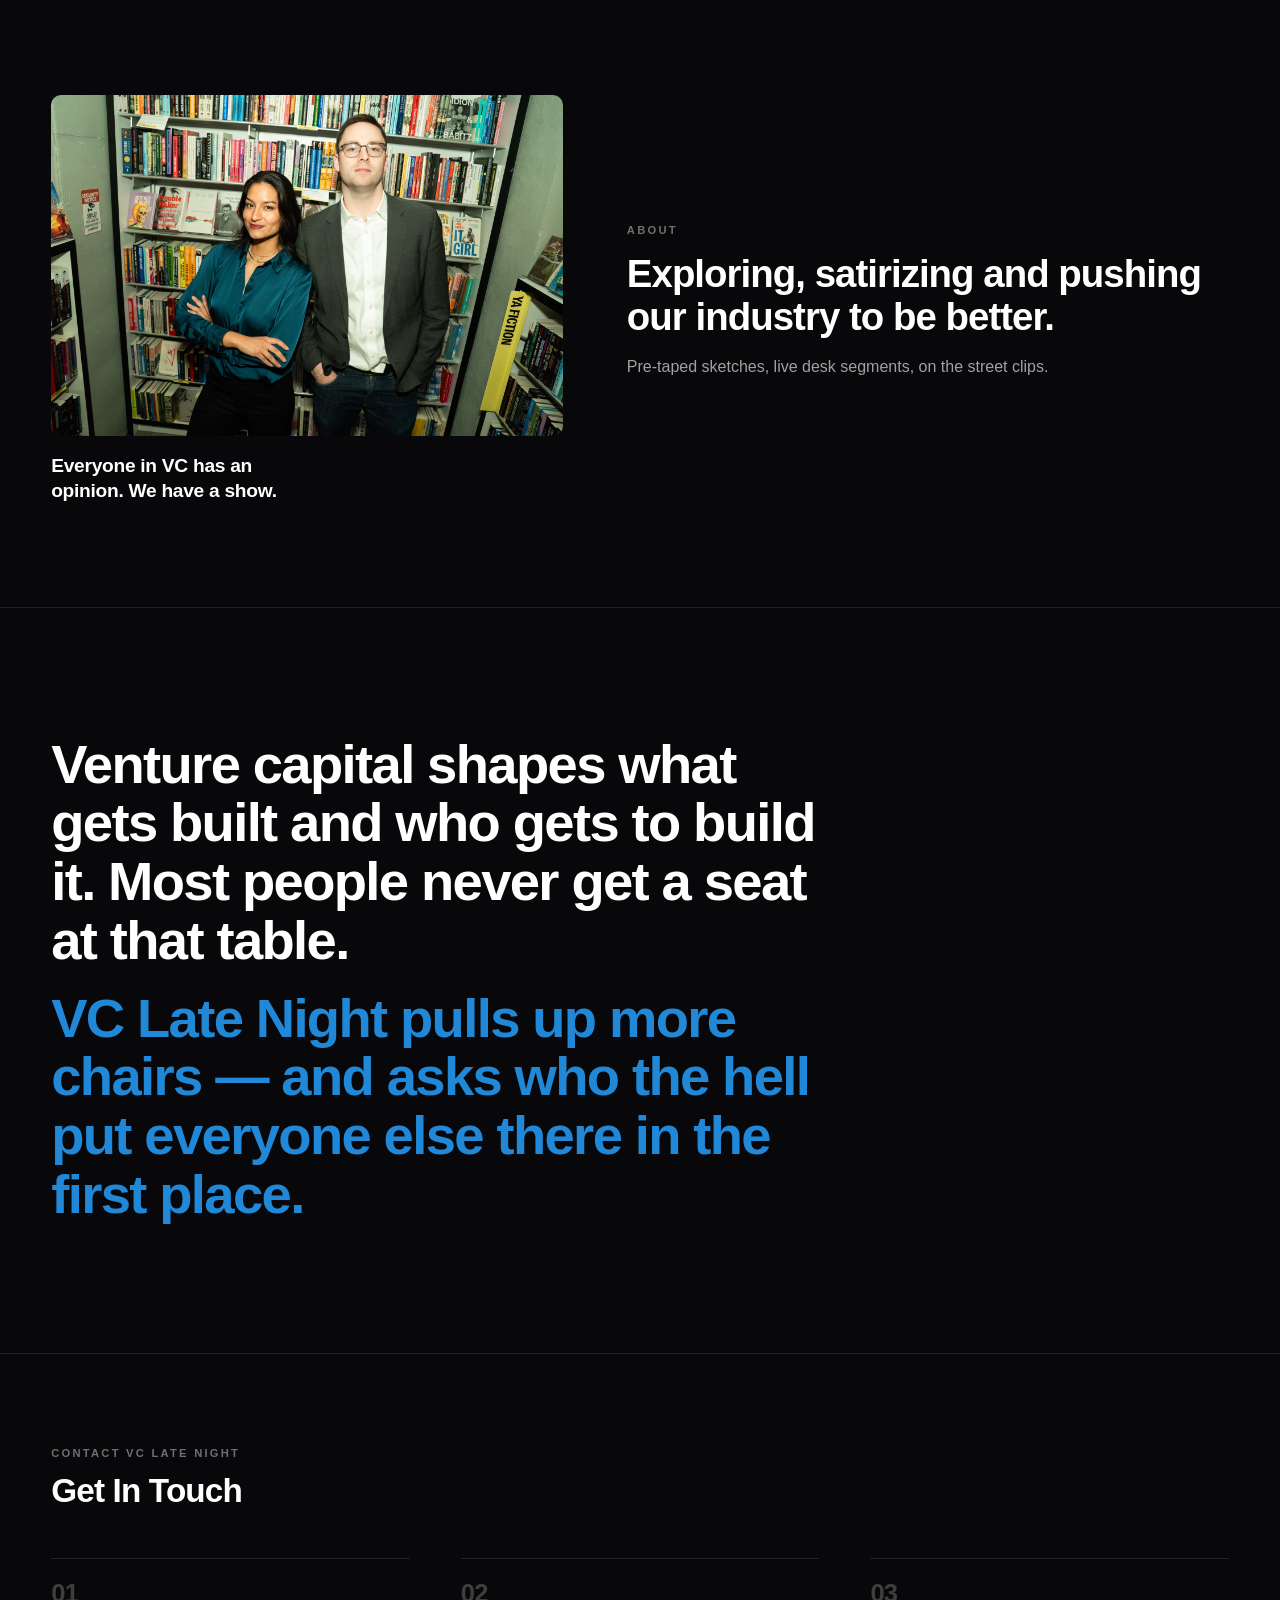
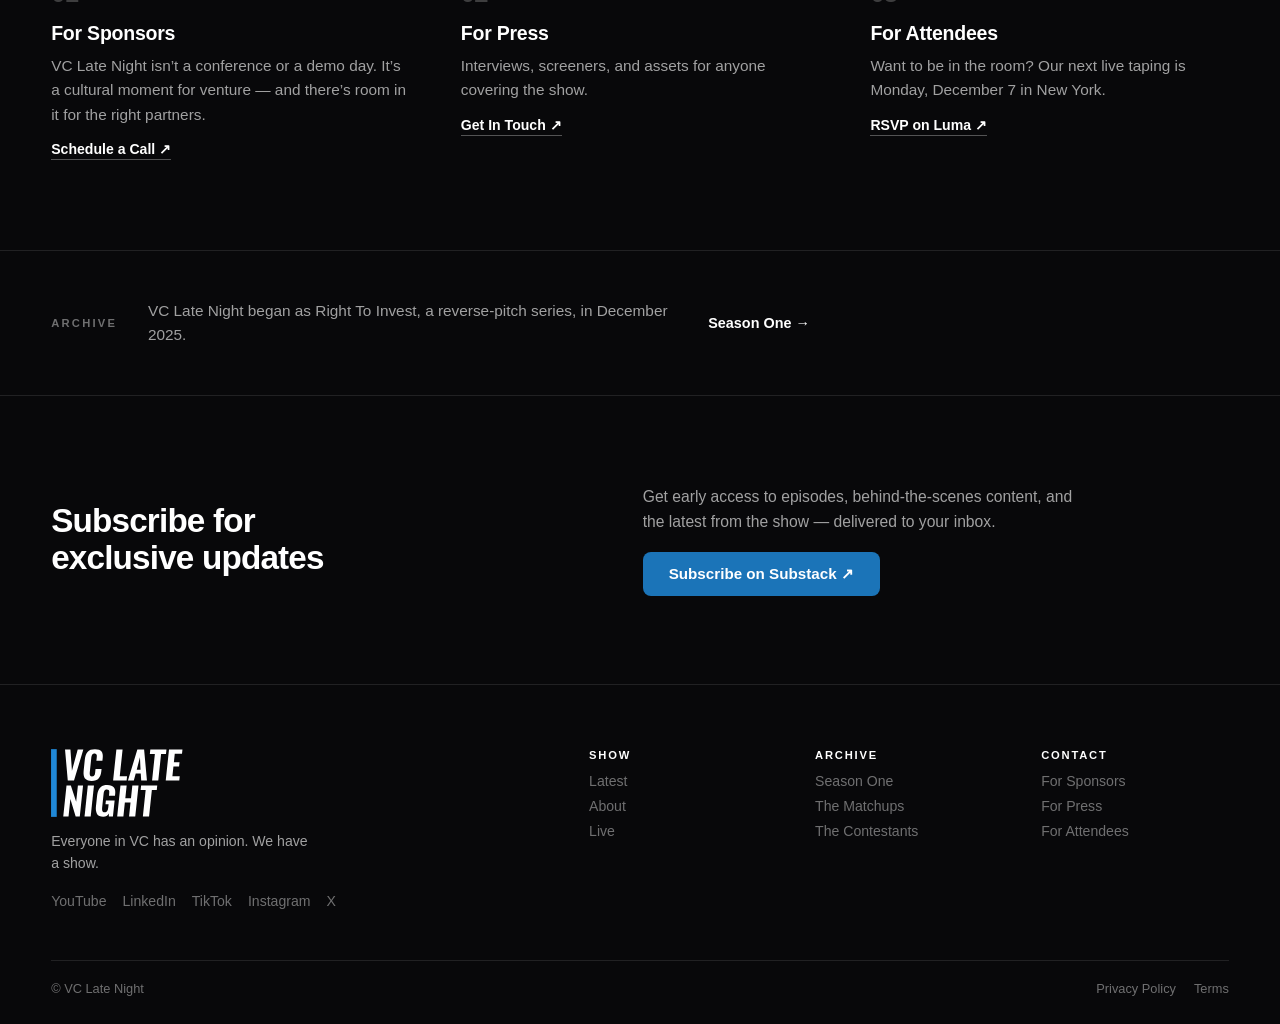
==== commit 56671557: "Back out the thumbnail work for now; keep the See it live photo Restores main's versions of the four" ====
--- a/index.html
+++ b/index.html
@@ -69,7 +69,7 @@
         <h2 class="row-title" id="latest">Latest</h2>
       </div>
       <div class="row-track">
-        <div class="card card--titled" data-yt="Np8Gt_yeb7c" data-title="Gemini Panic" role="button" tabindex="0" aria-label="Play Gemini Panic">
+        <div class="card" data-yt="Np8Gt_yeb7c" data-title="Gemini Panic" role="button" tabindex="0" aria-label="Play Gemini Panic">
           <div class="card-art">
             <img src="/assets/images/gemini-panic-thumb.jpg" alt="" loading="lazy">
             <span class="card-play" aria-hidden="true"></span>
@@ -79,7 +79,7 @@
             <h3 class="card-name">Gemini Panic</h3>
           </div>
         </div>
-        <div class="card card--titled" data-yt="PoY37Xwj0vw" data-title="Live4ALongTime AI" role="button" tabindex="0" aria-label="Play Live4ALongTime AI">
+        <div class="card" data-yt="PoY37Xwj0vw" data-title="Live4ALongTime AI" role="button" tabindex="0" aria-label="Play Live4ALongTime AI">
           <div class="card-art">
             <img src="/assets/images/live4alongtime-thumb.jpg" alt="" loading="lazy">
             <span class="card-play" aria-hidden="true"></span>
@@ -89,7 +89,7 @@
             <h3 class="card-name">Live4ALongTime AI</h3>
           </div>
         </div>
-        <div class="card card--titled" data-yt="CGFQr3smYnY" data-title="Dragon Ads" role="button" tabindex="0" aria-label="Play Dragon Ads">
+        <div class="card" data-yt="CGFQr3smYnY" data-title="Dragon Ads" role="button" tabindex="0" aria-label="Play Dragon Ads">
           <div class="card-art">
             <img src="/assets/images/dragon-ads-thumb.jpg" alt="" loading="lazy">
             <span class="card-play" aria-hidden="true"></span>
@@ -99,7 +99,7 @@
             <h3 class="card-name">Dragon Ads</h3>
           </div>
         </div>
-        <div class="card card--titled" data-yt="fwvBdCVWhys" data-title="Connection Pending" role="button" tabindex="0" aria-label="Play Connection Pending">
+        <div class="card" data-yt="fwvBdCVWhys" data-pillarbox data-title="Connection Pending" role="button" tabindex="0" aria-label="Play Connection Pending">
           <div class="card-art">
             <img src="/assets/images/connection-pending-thumb.jpg" alt="" loading="lazy">
             <span class="card-play" aria-hidden="true"></span>
--- a/assets/css/styles.css
+++ b/assets/css/styles.css
@@ -767,14 +767,6 @@
 .live-sched em { font-style: normal; font-weight: 500; color: rgba(255,255,255,0.7); }
 .live-actions { margin-top: 26px; }
 
-/* Thumbnails that already carry the show title in the picture: keep the
-   caption for screen readers but don't draw it on top of the artwork. */
-.card--titled::after { display: none; }
-.card--titled .card-body {
-  position: absolute; width: 1px; height: 1px; padding: 0; margin: -1px;
-  overflow: hidden; clip: rect(0 0 0 0); white-space: nowrap; border: 0;
-}
-
 /* On phones the copy spans the whole photo, so darken it evenly for legibility. */
 @media (max-width: 760px) {
   .live-band::after { content: ''; position: absolute; inset: 0; z-index: -1; background: rgba(8, 8, 10, 0.5); }
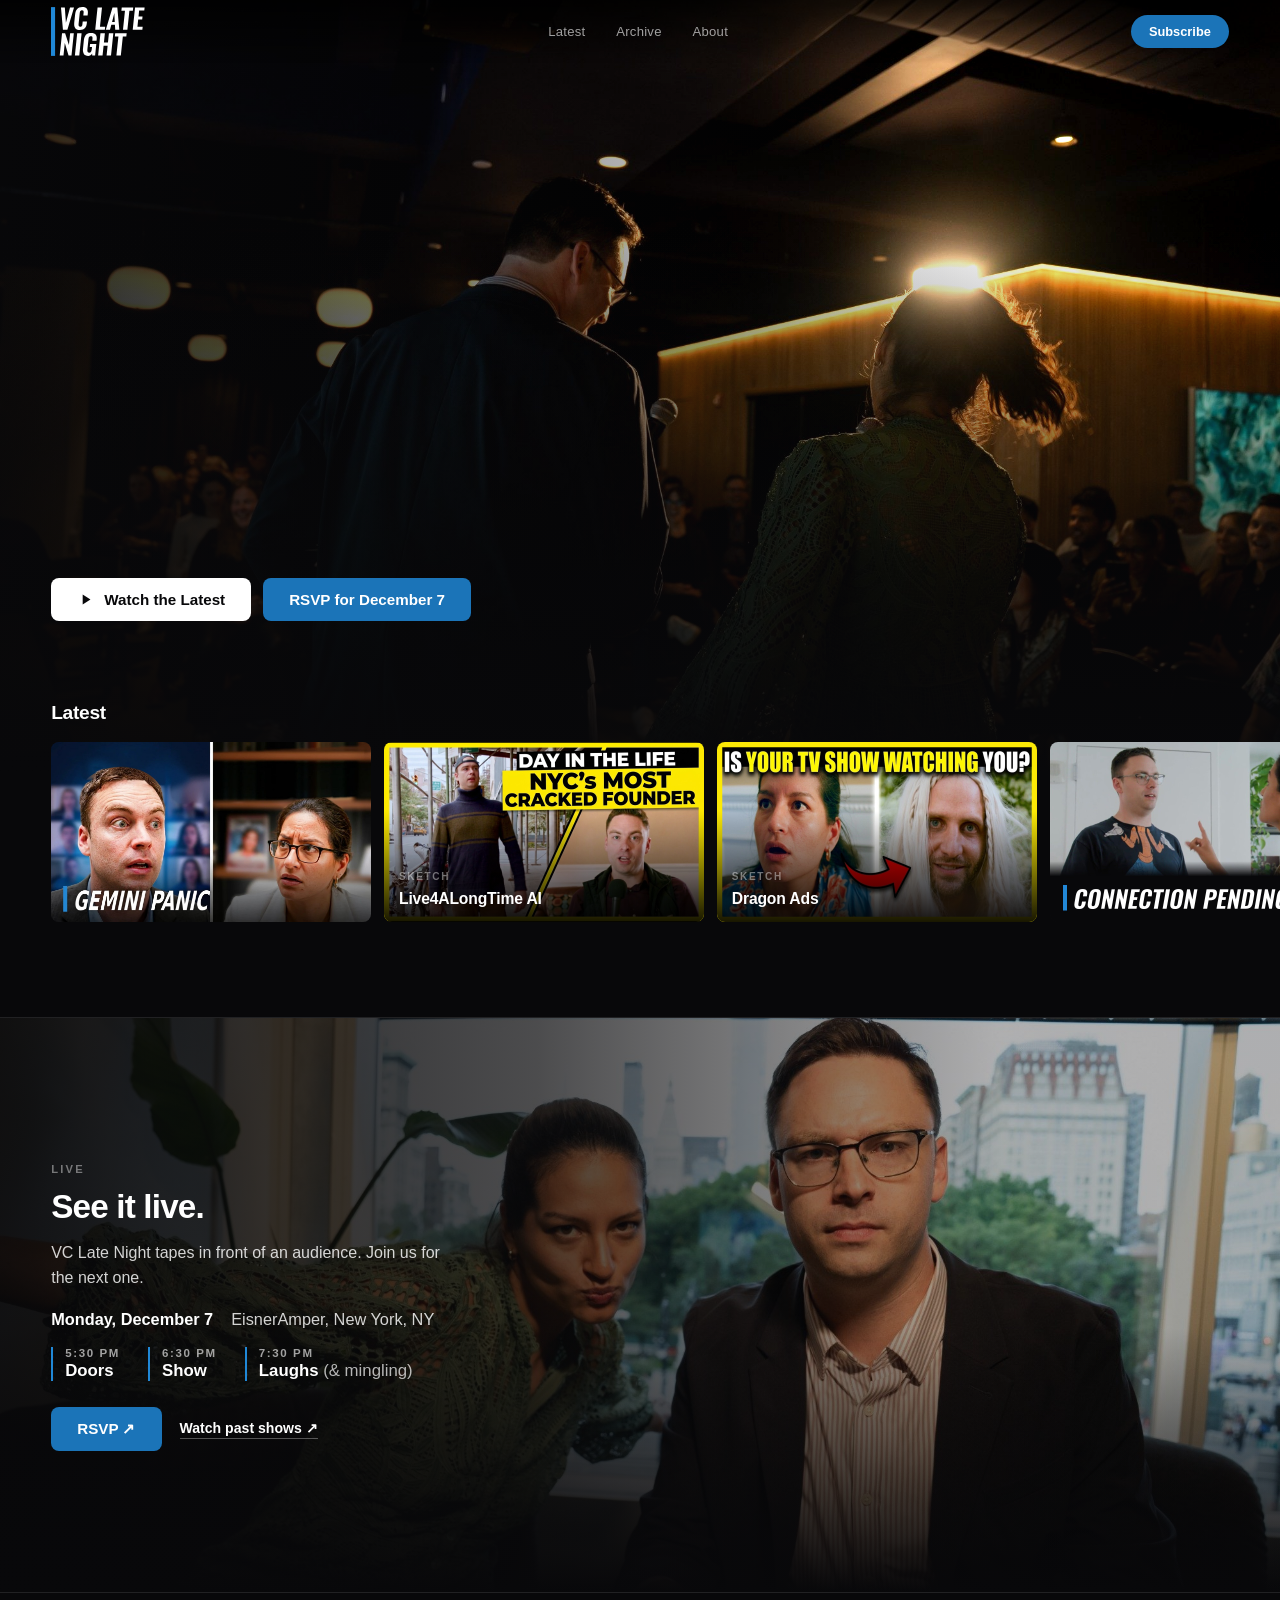
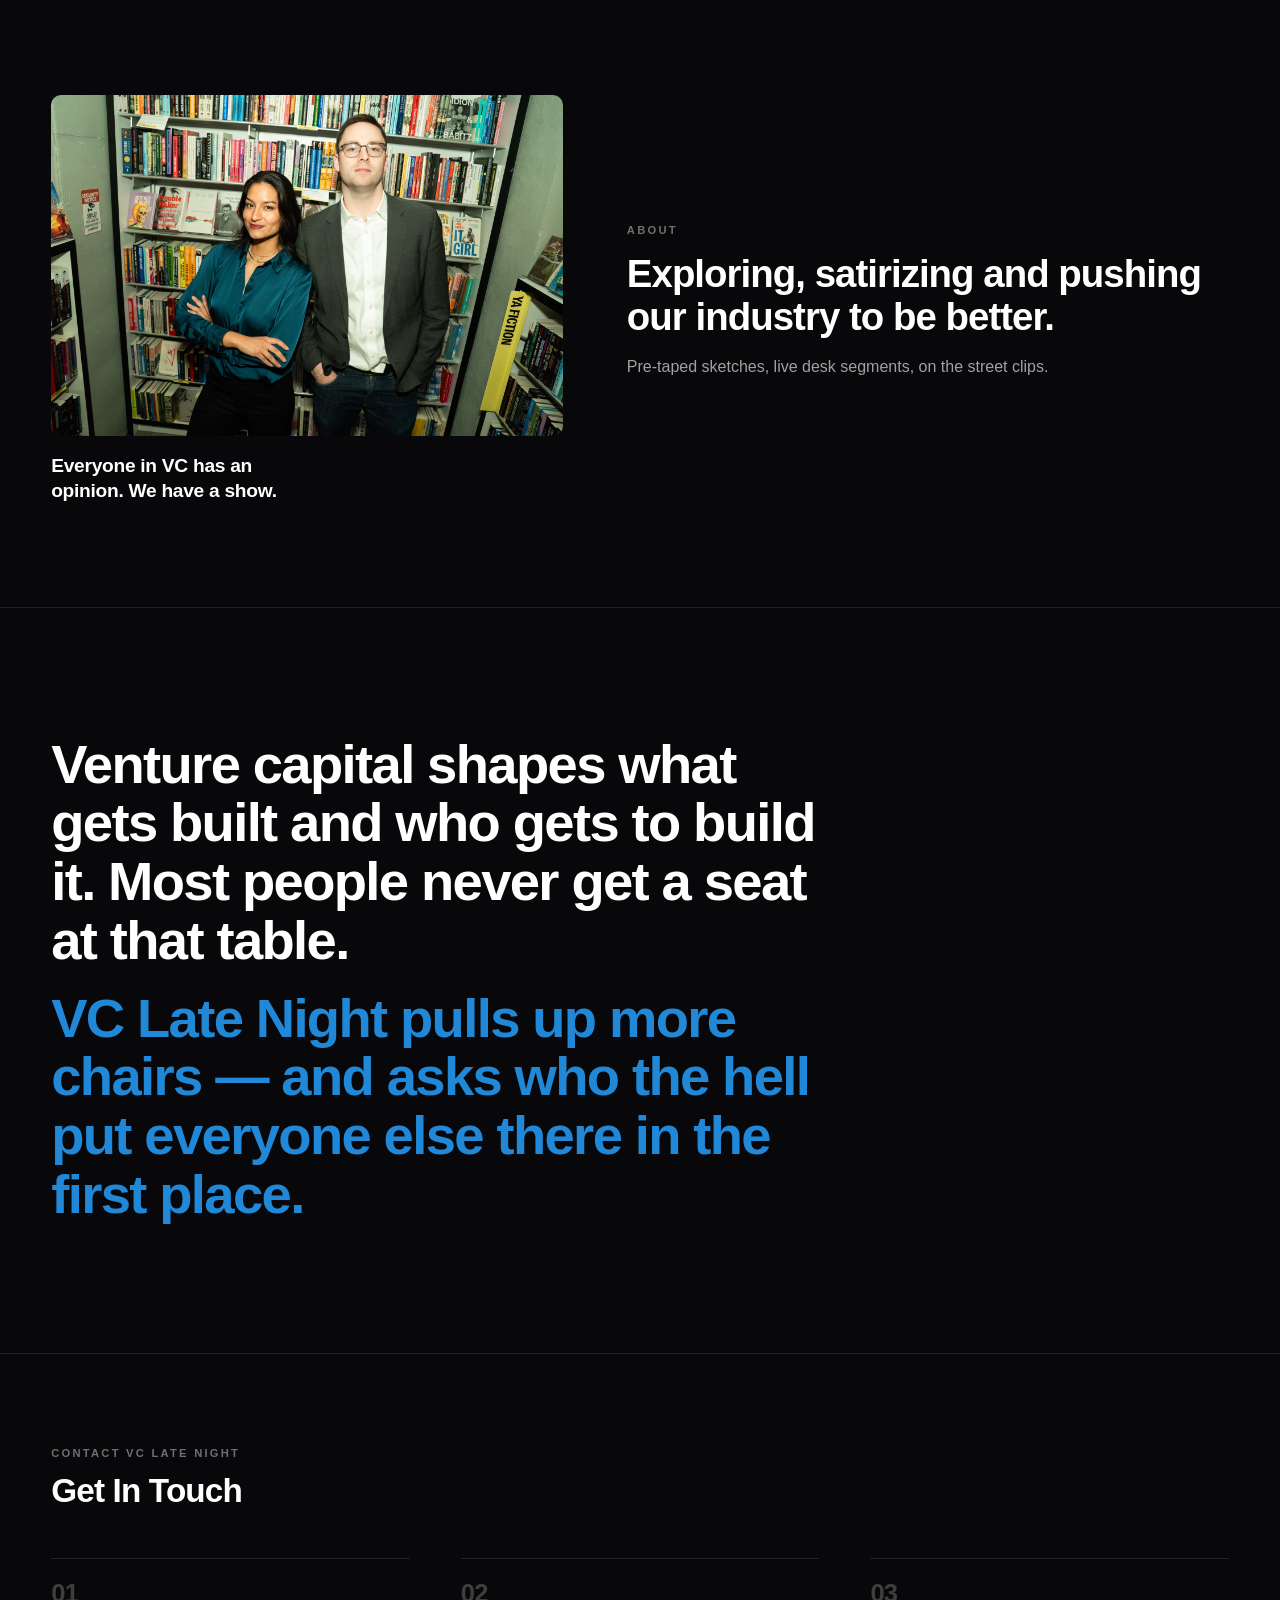
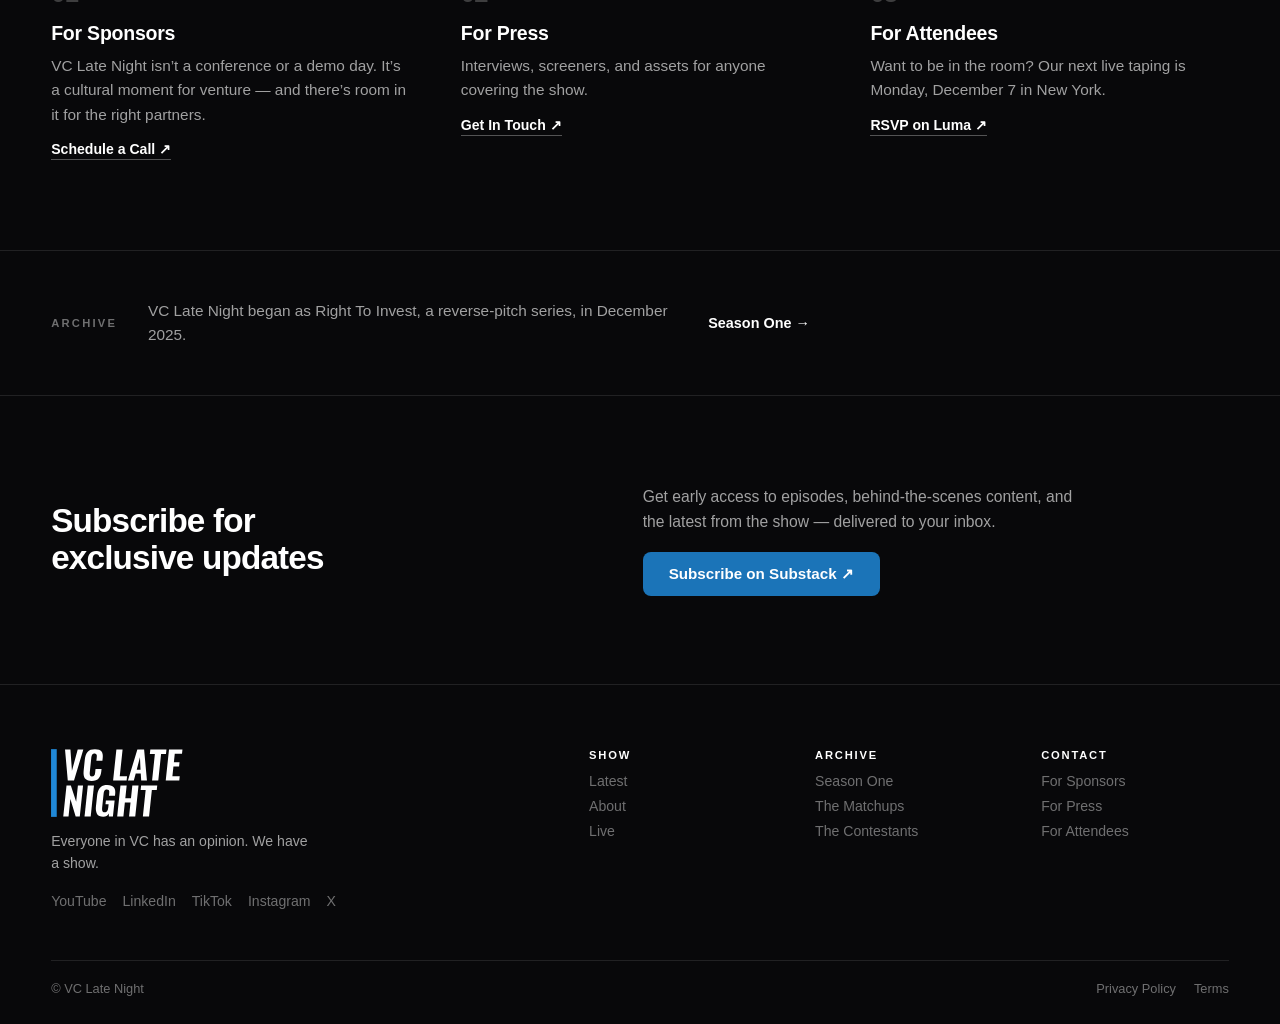
==== commit dda55616: "New Gemini Panic thumbnail (supplied) and Connection Pending thumbnail Use the supplied Gemini Panic" ====
--- a/index.html
+++ b/index.html
@@ -69,7 +69,7 @@
         <h2 class="row-title" id="latest">Latest</h2>
       </div>
       <div class="row-track">
-        <div class="card" data-yt="Np8Gt_yeb7c" data-title="Gemini Panic" role="button" tabindex="0" aria-label="Play Gemini Panic">
+        <div class="card card--titled" data-yt="Np8Gt_yeb7c" data-title="Gemini Panic" role="button" tabindex="0" aria-label="Play Gemini Panic">
           <div class="card-art">
             <img src="/assets/images/gemini-panic-thumb.jpg" alt="" loading="lazy">
             <span class="card-play" aria-hidden="true"></span>
@@ -99,7 +99,7 @@
             <h3 class="card-name">Dragon Ads</h3>
           </div>
         </div>
-        <div class="card" data-yt="fwvBdCVWhys" data-pillarbox data-title="Connection Pending" role="button" tabindex="0" aria-label="Play Connection Pending">
+        <div class="card card--titled" data-yt="fwvBdCVWhys" data-title="Connection Pending" role="button" tabindex="0" aria-label="Play Connection Pending">
           <div class="card-art">
             <img src="/assets/images/connection-pending-thumb.jpg" alt="" loading="lazy">
             <span class="card-play" aria-hidden="true"></span>
--- a/assets/css/styles.css
+++ b/assets/css/styles.css
@@ -772,3 +772,11 @@
   .live-band::after { content: ''; position: absolute; inset: 0; z-index: -1; background: rgba(8, 8, 10, 0.5); }
   .live-art img { object-position: 42% 30%; }
 }
+
+/* Thumbnails that already carry the show title in the picture: keep the
+   caption for screen readers but don't draw it on top of the artwork. */
+.card--titled::after { display: none; }
+.card--titled .card-body {
+  position: absolute; width: 1px; height: 1px; padding: 0; margin: -1px;
+  overflow: hidden; clip: rect(0 0 0 0); white-space: nowrap; border: 0;
+}
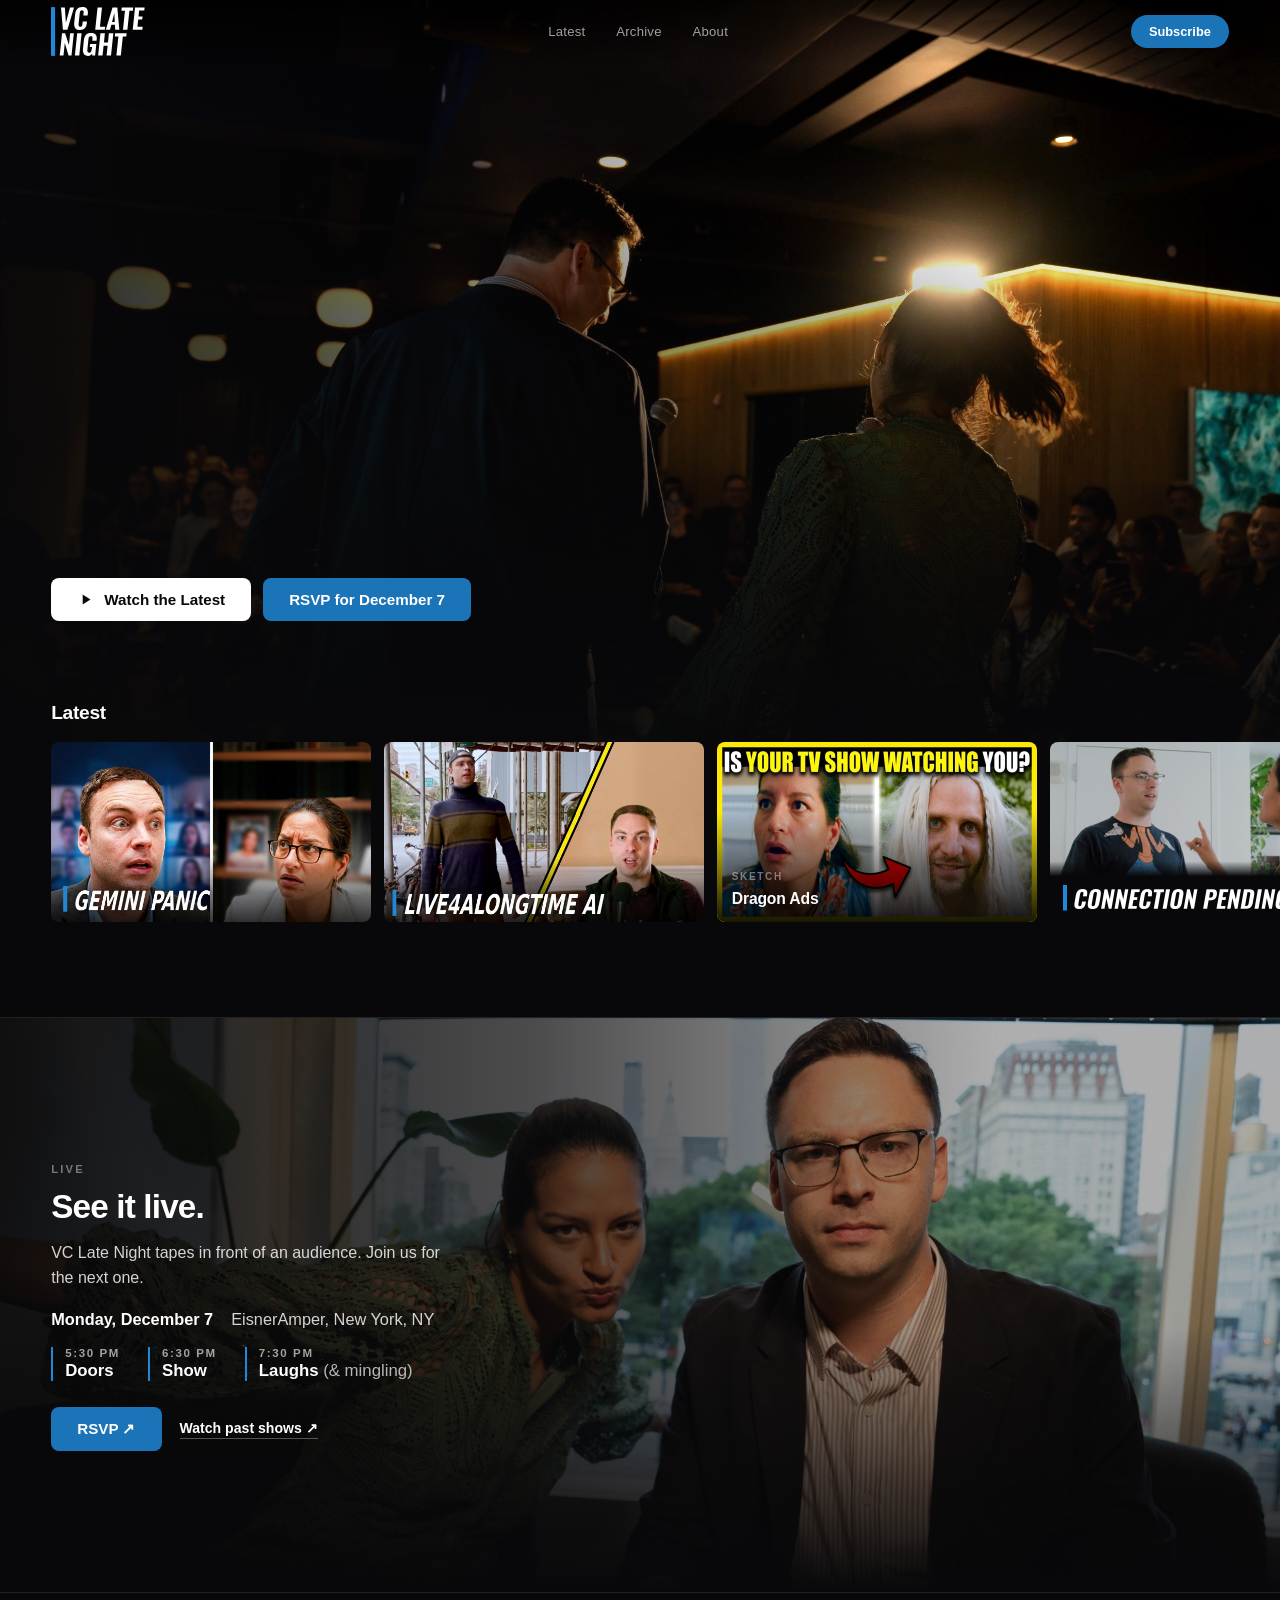
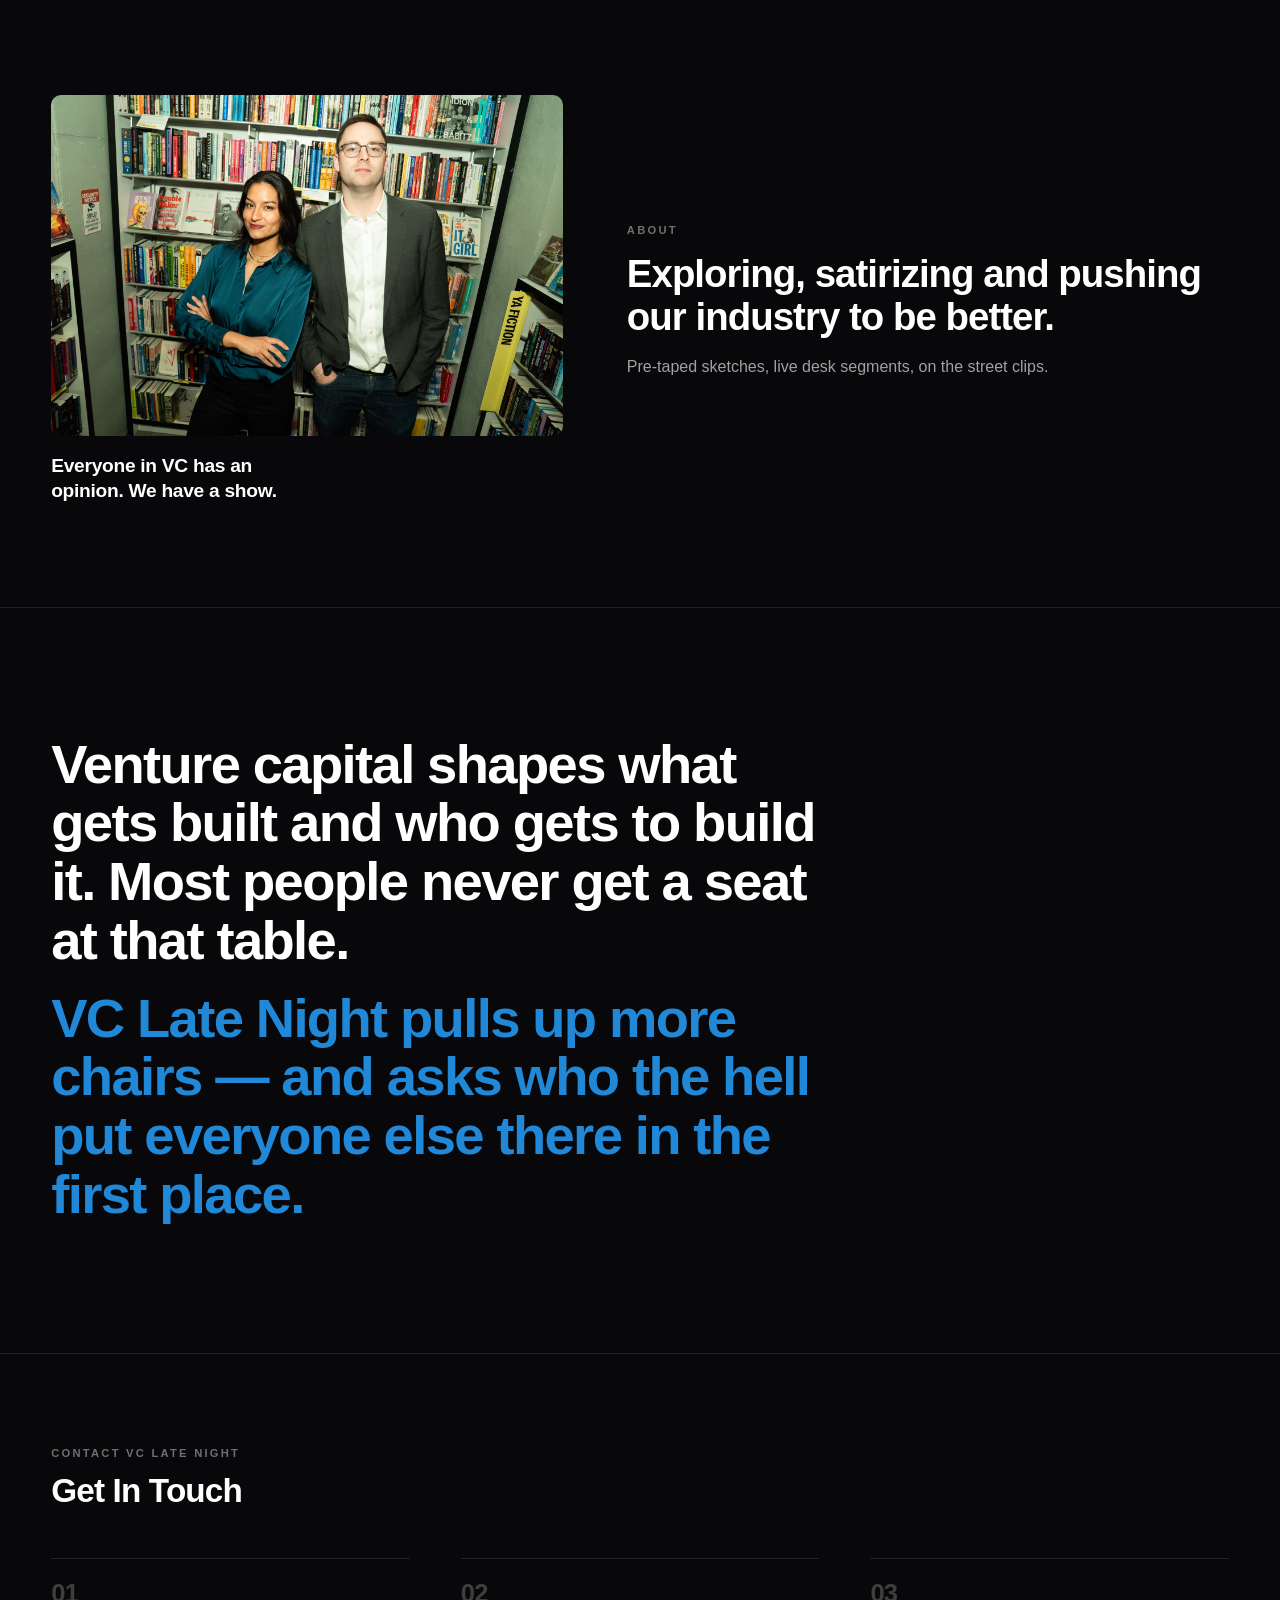
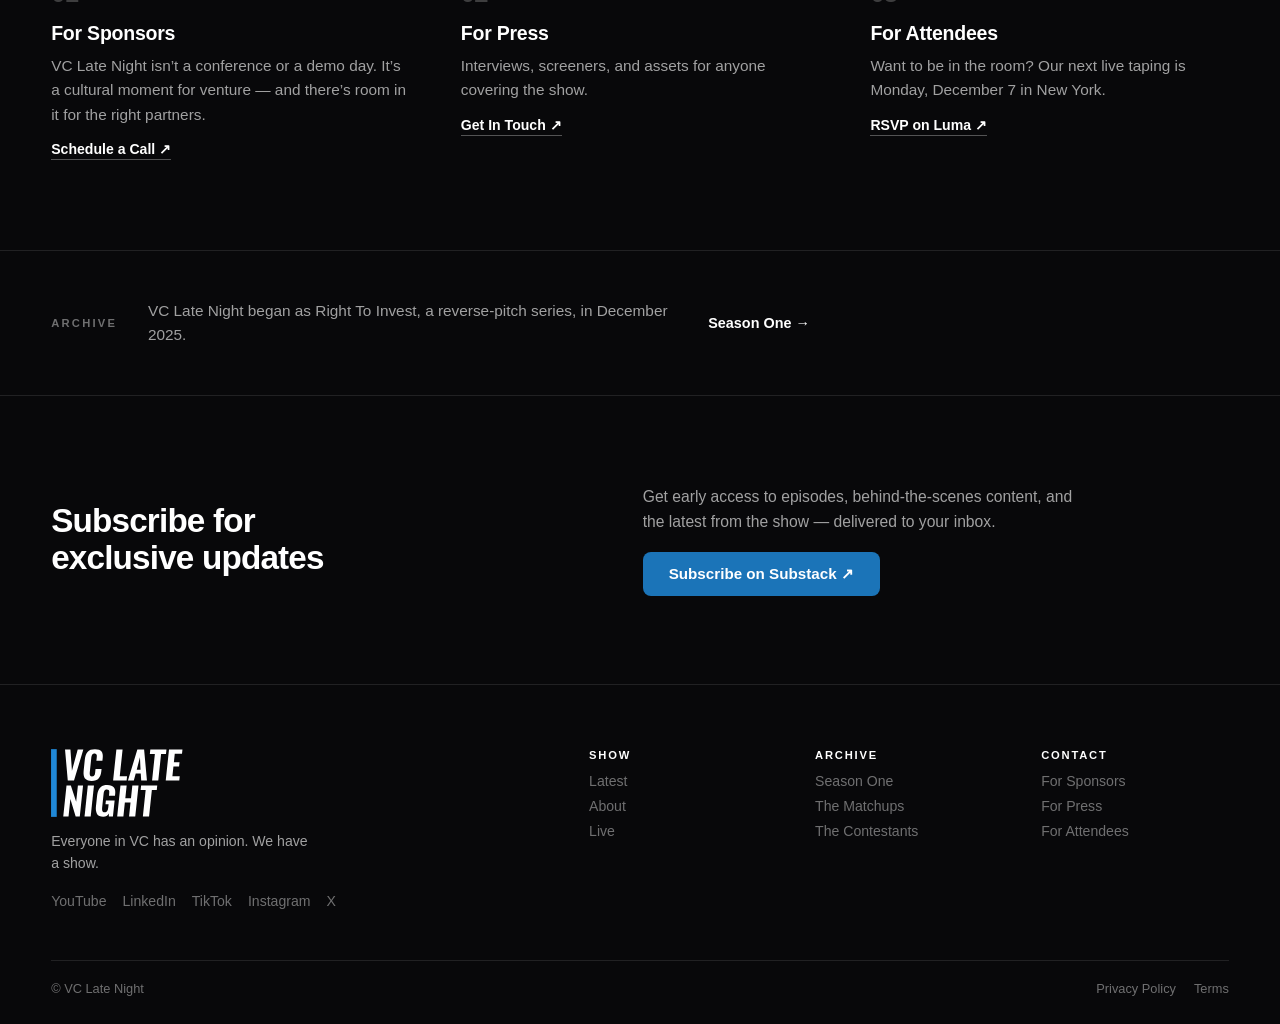
==== commit 2cd01519: "New thumbnails for Gemini Panic, Live4ALongTime AI and Connection Pending Use the supplied finished " ====
--- a/index.html
+++ b/index.html
@@ -79,7 +79,7 @@
             <h3 class="card-name">Gemini Panic</h3>
           </div>
         </div>
-        <div class="card" data-yt="PoY37Xwj0vw" data-title="Live4ALongTime AI" role="button" tabindex="0" aria-label="Play Live4ALongTime AI">
+        <div class="card card--titled" data-yt="PoY37Xwj0vw" data-title="Live4ALongTime AI" role="button" tabindex="0" aria-label="Play Live4ALongTime AI">
           <div class="card-art">
             <img src="/assets/images/live4alongtime-thumb.jpg" alt="" loading="lazy">
             <span class="card-play" aria-hidden="true"></span>
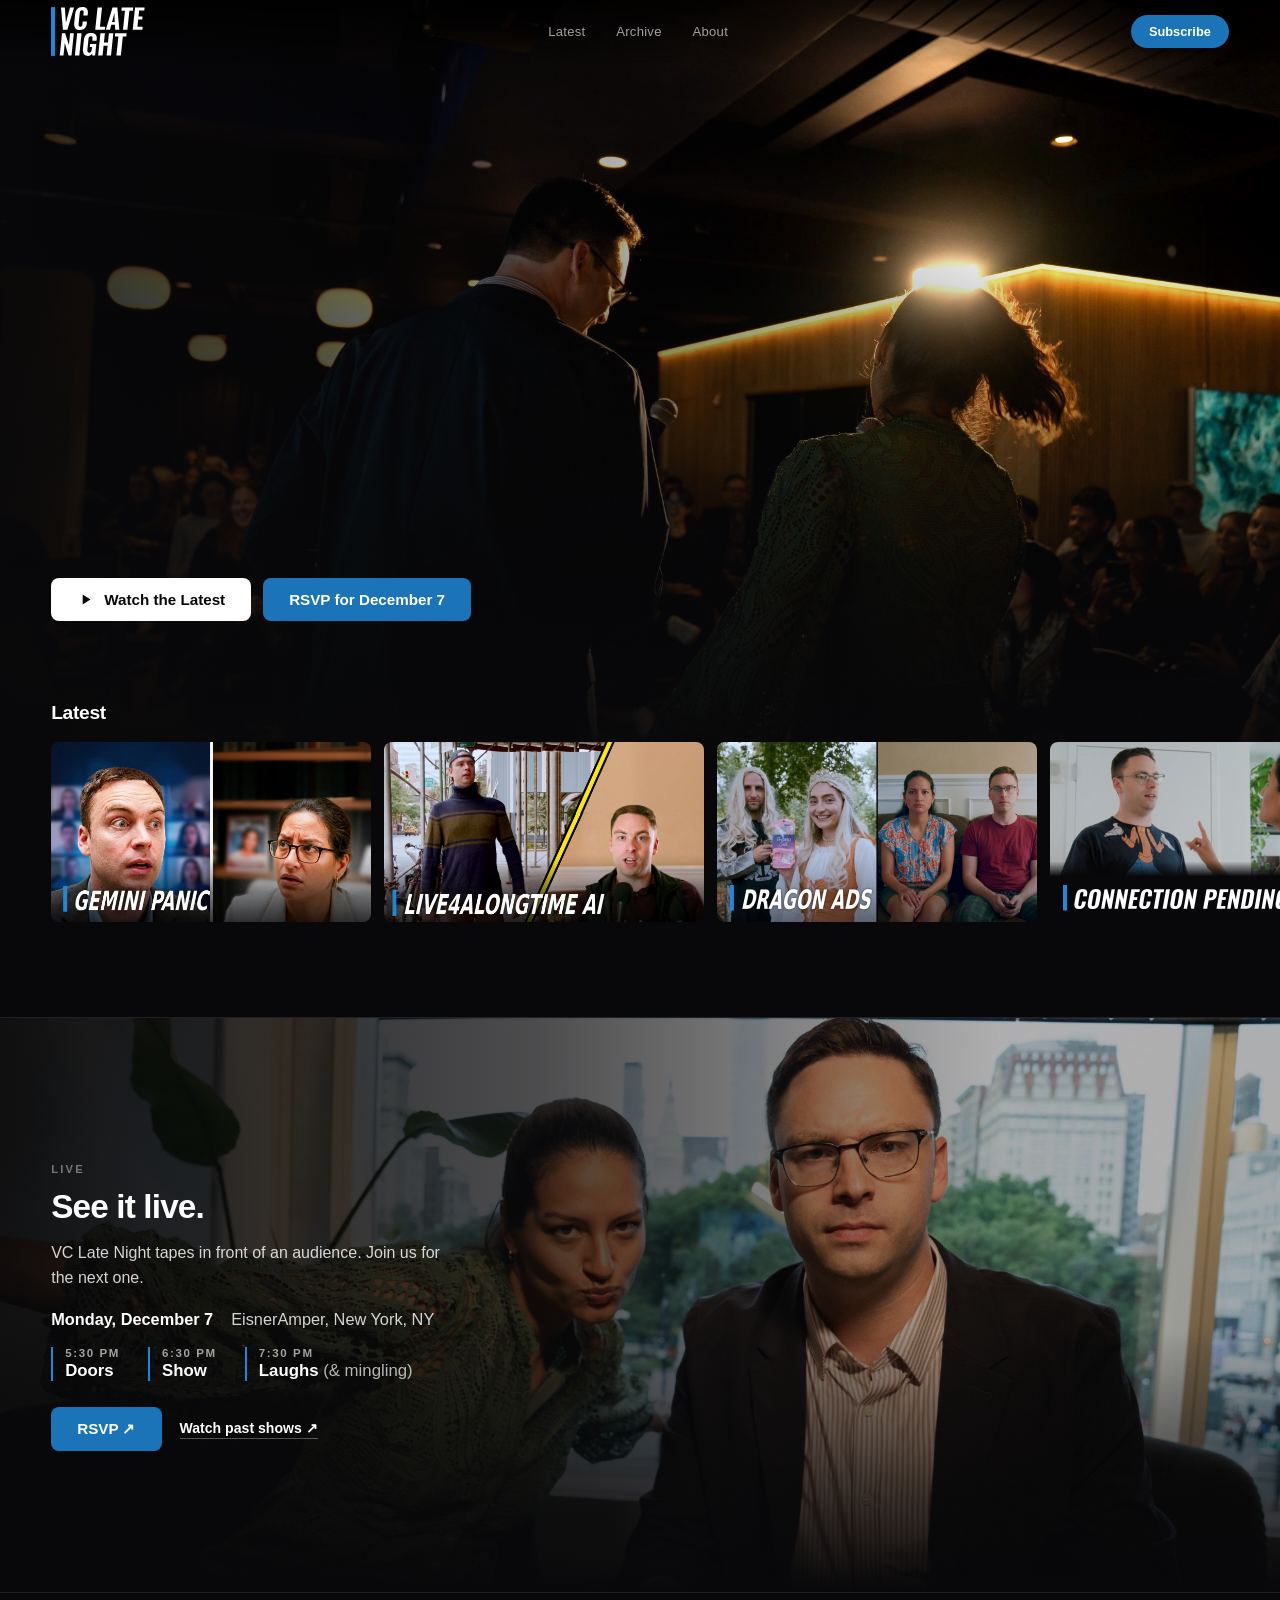
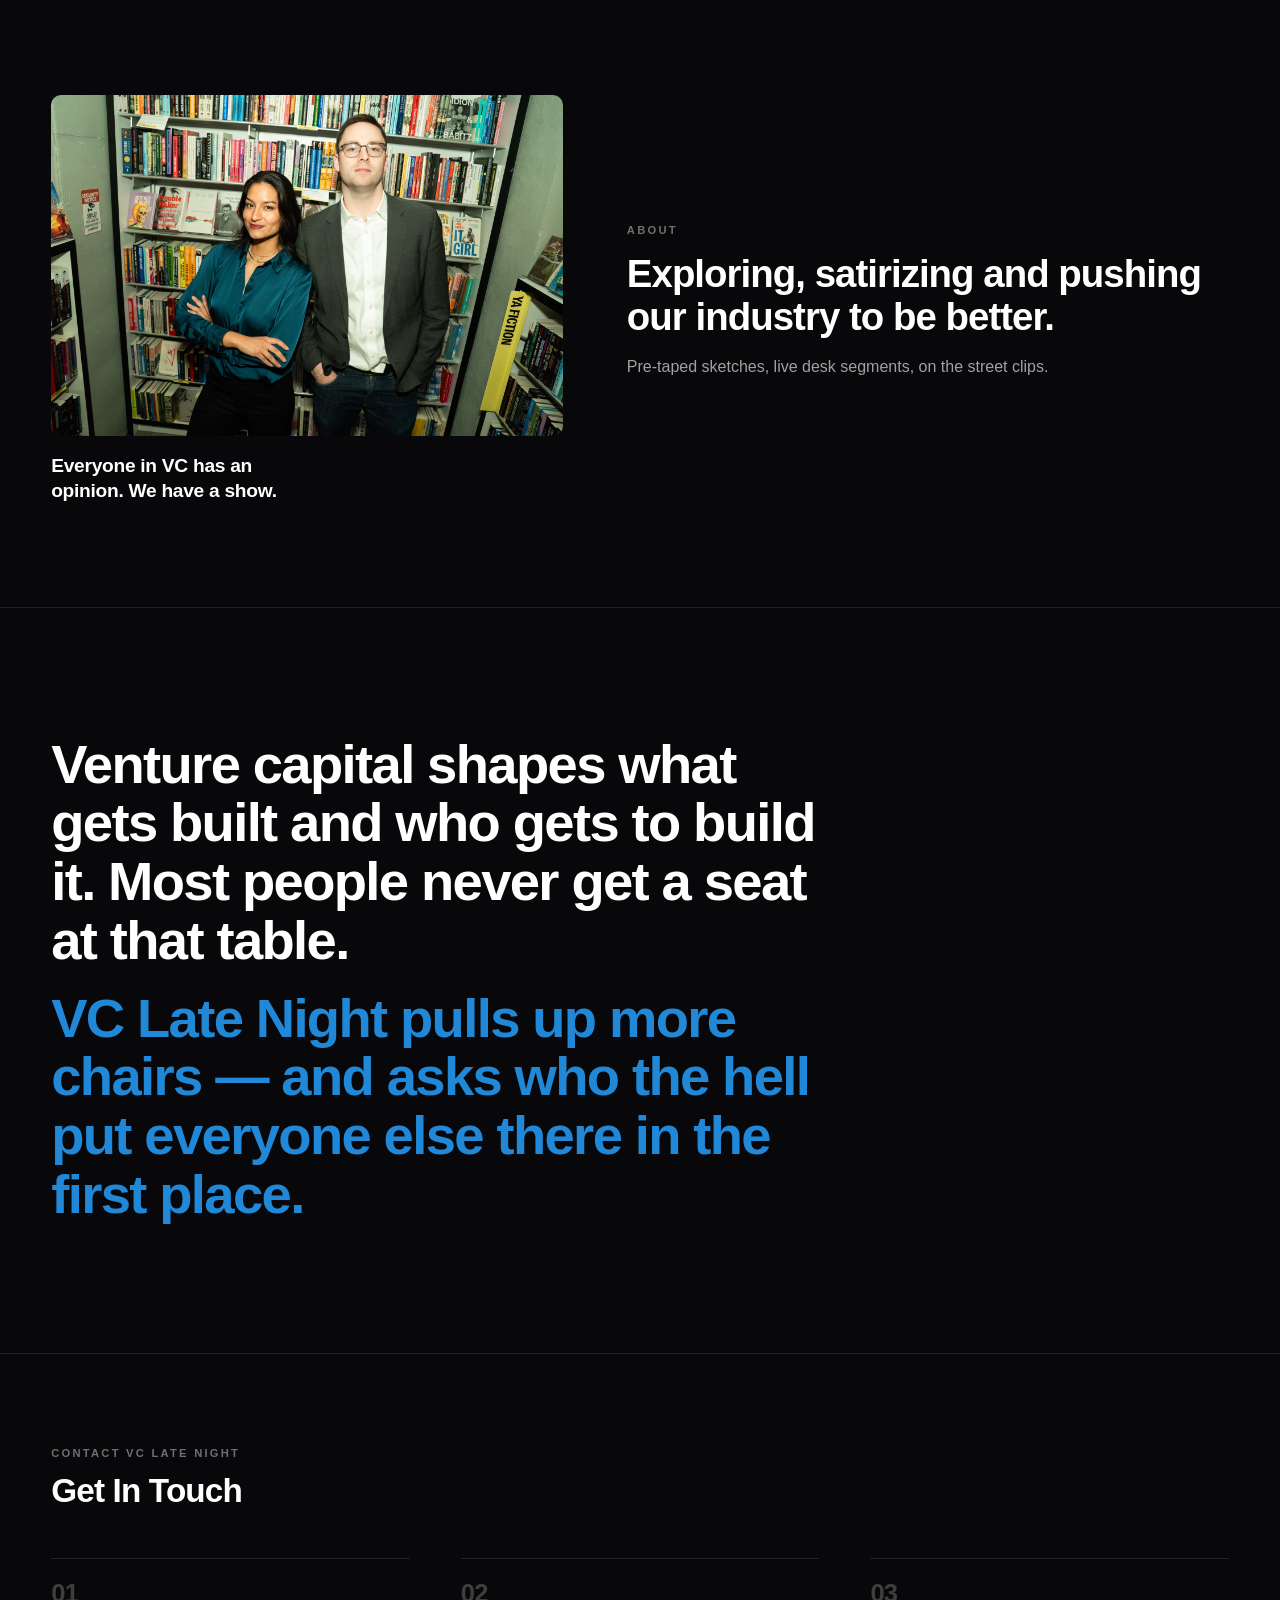
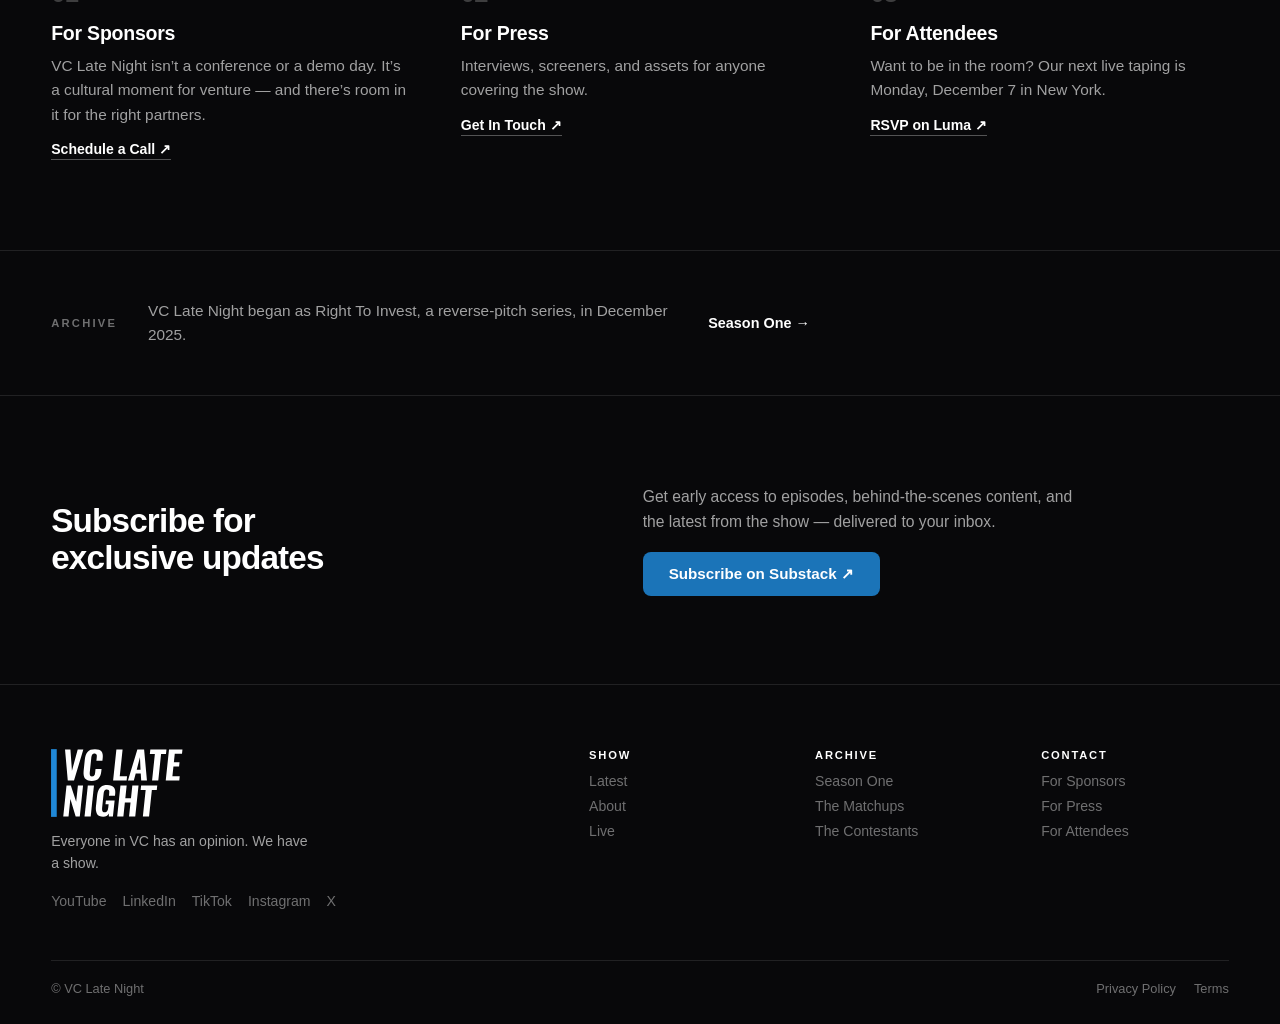
==== commit d5b1605b: "New Dragon Ads thumbnail Co-Authored-By: Claude Sonnet 5.5 <noreply@anthropic.com> Claude-Session: h" ====
--- a/index.html
+++ b/index.html
@@ -89,7 +89,7 @@
             <h3 class="card-name">Live4ALongTime AI</h3>
           </div>
         </div>
-        <div class="card" data-yt="CGFQr3smYnY" data-title="Dragon Ads" role="button" tabindex="0" aria-label="Play Dragon Ads">
+        <div class="card card--titled" data-yt="CGFQr3smYnY" data-title="Dragon Ads" role="button" tabindex="0" aria-label="Play Dragon Ads">
           <div class="card-art">
             <img src="/assets/images/dragon-ads-thumb.jpg" alt="" loading="lazy">
             <span class="card-play" aria-hidden="true"></span>
